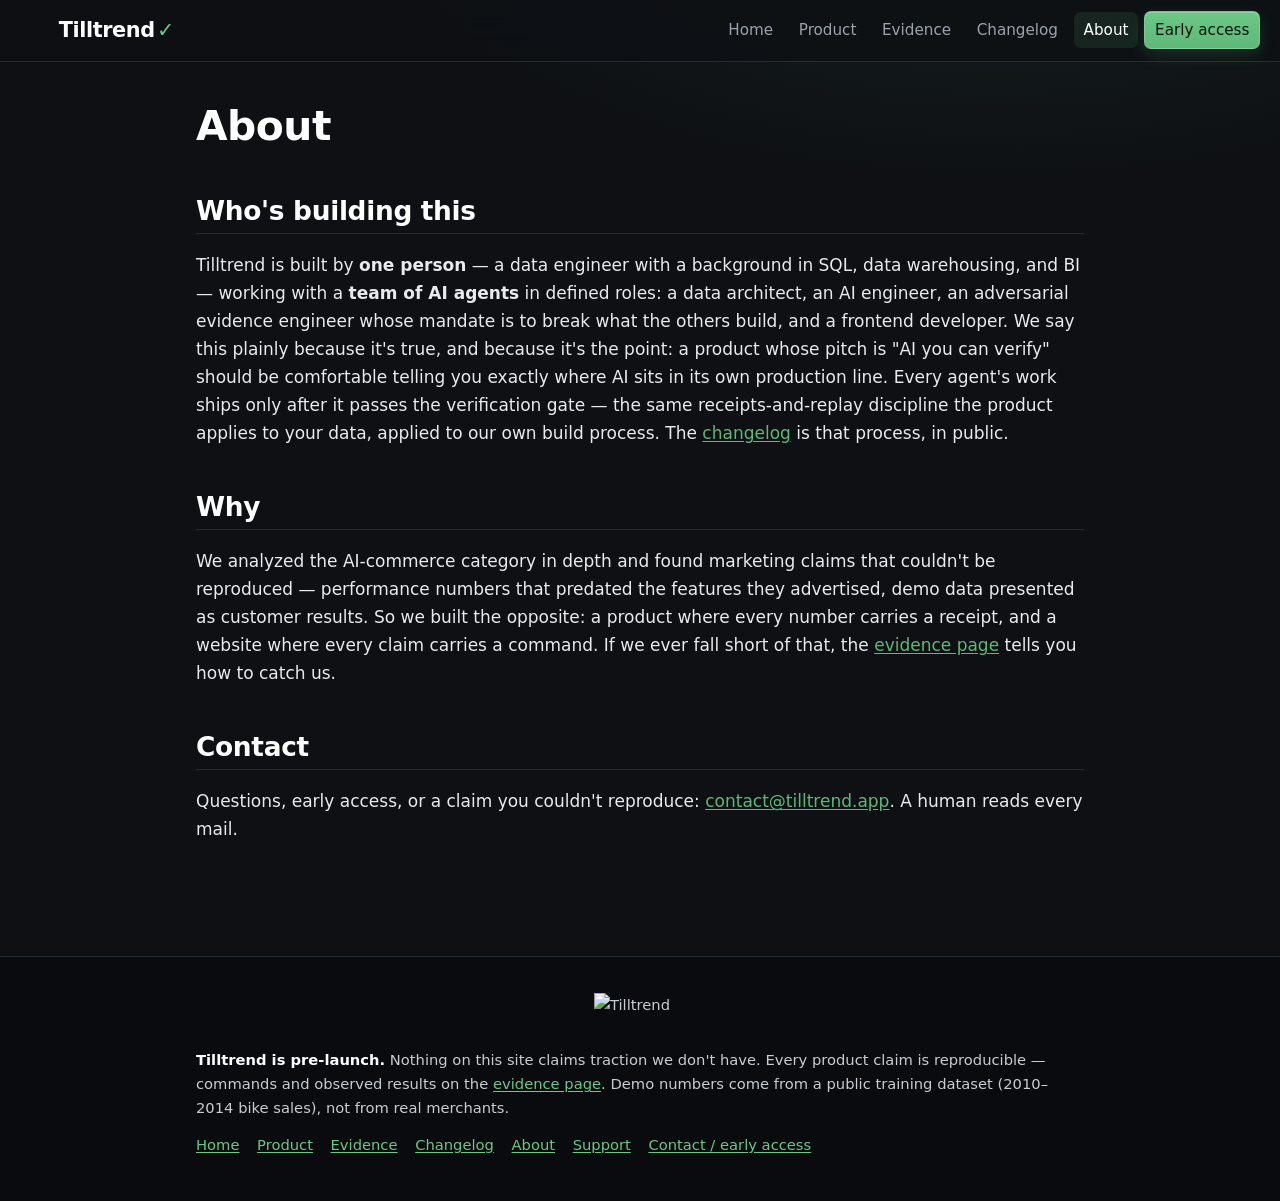
==== about.html @ 1188a45a "Publish site (source: tilltrend@109af98 docs(support): go-live checklist complete (Gmail filter + 7 " ====
<!DOCTYPE html>
<html lang="en">
<head>
<meta charset="utf-8">
<meta name="viewport" content="width=device-width, initial-scale=1">
<title>About — who's building Tilltrend, and why | Tilltrend</title>
<meta name="description" content="Tilltrend is built by one data engineer and a team of AI agents, in public, with every claim reproducible. Here's why.">
<link rel="icon" type="image/svg+xml" href="tilltrend-icon.svg">
<link rel="stylesheet" href="style.css">
</head>
<body>

<header class="site">
  <input type="checkbox" id="nav-toggle" class="nav-cb" aria-label="Toggle navigation menu">
  <a class="brand" href="index.html"><img class="logo" src="tilltrend-primary-lockup.svg" alt="Tilltrend" width="160" height="60"><span class="wordmark">Tilltrend<span class="tick">&#10003;</span></span></a>
  <label for="nav-toggle" class="nav-burger" title="Menu" aria-label="Open menu"><svg class="ic-burger" viewBox="0 0 24 24" fill="none" stroke="currentColor" stroke-width="2" stroke-linecap="round"><path d="M4 7h16"/><path d="M4 12h16"/><path d="M4 17h16"/></svg><svg class="ic-close" viewBox="0 0 24 24" fill="none" stroke="currentColor" stroke-width="2" stroke-linecap="round"><path d="M6 6l12 12M18 6 6 18"/></svg></label>
  <label for="nav-toggle" class="nav-scrim" aria-hidden="true"></label>
  <nav>
    <a href="index.html">Home</a>
    <a href="product.html">Product</a>
    <a href="evidence.html">Evidence</a>
    <a href="changelog.html">Changelog</a>
    <a href="about.html" aria-current="page">About</a>
    <a class="cta" href="mailto:contact@tilltrend.app?subject=Tilltrend%20early%20access">Early access</a>
  </nav>
</header>

<main>

<h1>About</h1>

<h2>Who's building this</h2>

<p>Tilltrend is built by <strong>one person</strong> — a data engineer with a
background in SQL, data warehousing, and BI — working with a
<strong>team of AI agents</strong> in defined roles: a data architect, an AI
engineer, an adversarial evidence engineer whose mandate is to break what the
others build, and a frontend developer. We say this plainly because it's true,
and because it's the point: a product whose pitch is "AI you can verify" should
be comfortable telling you exactly where AI sits in its own production line.
Every agent's work ships only after it passes the verification gate — the same
receipts-and-replay discipline the product applies to your data, applied to our
own build process. The <a href="changelog.html">changelog</a> is that process,
in public.</p>

<h2>Why</h2>

<p>We analyzed the AI-commerce category in depth and found marketing claims that
couldn't be reproduced — performance numbers that predated the features they
advertised, demo data presented as customer results. So we built the opposite:
a product where every number carries a receipt, and a website where every claim
carries a command. If we ever fall short of that, the
<a href="evidence.html">evidence page</a> tells you how to catch us.</p>

<h2>Contact</h2>

<!-- TODO - BRAND INBOX: replace this personal inbox with a branded @tilltrend.app contact address once provisioned. Do not invent the address before it exists. -->
<p>Questions, early access, or a claim you couldn't reproduce:
<a href="mailto:contact@tilltrend.app?subject=Tilltrend%20early%20access">contact@tilltrend.app</a>.
A human reads every mail.</p>

</main>

<footer class="site">
  <img class="footer-logo" src="tilltrend-lockup-dark-white.svg" alt="Tilltrend" width="180" height="75">
  <p><strong>Tilltrend is pre-launch.</strong> Nothing on this site claims traction
  we don't have. Every product claim is reproducible — commands and observed
  results on the <a href="evidence.html">evidence page</a>. Demo numbers come from
  a public training dataset (2010&ndash;2014 bike sales), not from real merchants.</p>
  <nav>
    <a href="index.html">Home</a>
    <a href="product.html">Product</a>
    <a href="evidence.html">Evidence</a>
    <a href="changelog.html">Changelog</a>
    <a href="about.html">About</a>
    <a href="support.html">Support</a>
    <a href="mailto:contact@tilltrend.app?subject=Tilltrend%20early%20access">Contact / early access</a>
  </nav>
</footer>

</body>
</html>
---- style.css ----
/* Tilltrend marketing site — shared stylesheet.
   App-style dark theme: graphite background, emerald accent, DM Sans (the brand
   typeface, self-hosted to match the logo wordmark and the admin dashboard). The
   look deliberately echoes the product's own UI — a sticky app bar, card panels,
   emerald CTAs — while keeping the printed-receipt feel of the demo blocks. No
   frameworks, no network fonts, no JS; the font ships as one bundled .woff2.
   Custom-property names use --tilltrend (D-044 de-Plum). */

/* Brand typeface — DM Sans, self-hosted (no CDN). One variable file, all weights. */
@font-face {
  font-family: "DM Sans";
  src: url("dm-sans-var.woff2") format("woff2");
  font-weight: 100 1000;
  font-style: normal;
  font-display: swap;
}

:root {
  /* brand */
  --tilltrend: #5FB877;        /* emerald — primary accent on dark */
  --tilltrend-dark: #4ea568;   /* emerald hover / pressed */
  --clay: #5FB877;             /* CTA accent (emerald — the logo has no orange) */
  --clay-dark: #4ea568;
  --leaf: #6cc888;             /* positive / verified / checkmarks */
  --leaf-dark: #5FB877;

  /* surfaces — graphite, matching the dashboard */
  --paper: #0e1014;            /* page background (near-black graphite) */
  --paper-2: #0a0b0e;          /* deeper — footer / contrast bands */
  --card: #161a20;             /* panel surface */
  --card-2: #1b2128;           /* raised surface / table head / code */
  --glass: rgba(14, 16, 20, 0.82);   /* sticky bar backdrop */

  /* ink */
  --ink: #e7eaee;              /* primary text */
  --ink-soft: #9aa3ae;         /* muted text */
  --rule: #252b33;             /* hairline border */
  --rule-strong: #333b45;      /* stronger border */
  --code-bg: #11151a;

  --mono: ui-monospace, "Cascadia Mono", Consolas, "Courier New", monospace;
  --sans: "DM Sans", system-ui, "Segoe UI", Arial, sans-serif;
  --serif: var(--sans);        /* headings now use the brand sans, not a serif */
  --shadow: 0 1px 2px rgba(0,0,0,.4), 0 8px 28px rgba(0,0,0,.28);
}

* { box-sizing: border-box; }

html { color-scheme: dark; }

body {
  margin: 0;
  background:
    radial-gradient(1100px 520px at 78% -10%, rgba(95,184,119,.10), transparent 60%),
    var(--paper);
  color: var(--ink);
  font-family: var(--sans);
  font-size: 1.0625rem;
  line-height: 1.65;
  -webkit-font-smoothing: antialiased;
  overflow-x: hidden;        /* belt-and-suspenders: never a sideways scroll on phones */
}

h1, h2, h3 { font-family: var(--sans); line-height: 1.2; color: #fff; letter-spacing: -0.012em; }
h1 { font-size: 2.55rem; font-weight: 700; margin: 0 0 0.5rem; }
h2 { font-size: 1.65rem; font-weight: 650; margin: 2.75rem 0 0.85rem; padding-bottom: 0.4rem; border-bottom: 1px solid var(--rule); }
h3 { font-size: 1.2rem; font-weight: 600; margin: 1.75rem 0 0.5rem; }

a { color: var(--tilltrend); text-underline-offset: 2px; }
a:hover { color: var(--tilltrend-dark); }

code, pre { font-family: var(--mono); font-size: 0.875rem; }
code {
  background: var(--code-bg);
  border: 1px solid var(--rule);
  border-radius: 4px;
  padding: 0.08rem 0.32rem;
  color: #cfe9d8;
  overflow-wrap: anywhere;
}
pre {
  background: var(--code-bg);
  border: 1px solid var(--rule);
  border-radius: 8px;
  padding: 1rem 1.25rem;
  overflow-x: auto;
  line-height: 1.5;
  color: #d6dae0;
}
pre code { background: none; border: none; padding: 0; color: inherit; }

/* layout */
header.site, main, footer.site > * { max-width: 58rem; margin-left: auto; margin-right: auto; }
main { padding: 0 1.25rem 3rem; }

/* ---- sticky app bar ---- */
header.site {
  position: sticky;
  top: 0;
  z-index: 50;
  display: flex;
  align-items: center;
  flex-wrap: wrap;
  gap: 0.5rem 1.5rem;
  padding: 0.7rem 1.25rem;
  background: var(--glass);
  -webkit-backdrop-filter: blur(14px) saturate(130%);
  backdrop-filter: blur(14px) saturate(130%);
  border-bottom: 1px solid var(--rule);
  margin-bottom: 2.5rem;
  /* keep the bar centered but let the blurred background span full width */
  max-width: none;
}
header.site > * { max-width: 58rem; }
.brand {
  display: inline-flex;
  align-items: center;
  gap: 0.55rem;
  font-family: var(--sans);
  font-weight: 700;
  font-size: 1.3rem;
  letter-spacing: -0.02em;
  color: #fff;
  text-decoration: none;
  line-height: 1;
}
/* app-bar mark: the hexagon icon (CSS bg) + the wordmark text in the brand font,
   replacing the portrait lockup so the bar stays compact and horizontal */
.brand::before {
  content: "";
  flex: none;
  width: 30px; height: 30px;
  background: url("tilltrend-icon.svg") center / contain no-repeat;
}
.brand .logo { display: none; }
.brand .wordmark {
  position: static; width: auto; height: auto;
  overflow: visible; clip: auto; white-space: nowrap;
}
.brand .tick { color: var(--leaf); margin-left: 0.12em; }
header.site nav { display: flex; flex-wrap: wrap; gap: 0.25rem 0.4rem; align-items: center; margin-left: auto; }
header.site nav a {
  color: var(--ink-soft);
  text-decoration: none;
  font-size: 0.95rem;
  font-weight: 500;
  padding: 0.35rem 0.6rem;
  border-radius: 7px;
}
header.site nav a:hover { color: var(--ink); background: rgba(255,255,255,.05); }
header.site nav a[aria-current="page"] { color: #fff; background: rgba(95,184,119,.12); }

/* mobile nav (hamburger) — zero-JS CSS checkbox, mirrors the app (D-037). Hidden
   on desktop; the media query at the bottom turns it on. The checkbox stays
   off-screen but focusable; the burger + scrim are <label>s that toggle it. */
.nav-cb { position: absolute; width: 1px; height: 1px; margin: -1px; padding: 0;
  overflow: hidden; clip: rect(0 0 0 0); border: 0; }
.nav-burger, .nav-scrim { display: none; }

.cta {
  display: inline-block;
  background: linear-gradient(180deg, #6cc888, var(--tilltrend));
  color: #0b130d !important;
  text-decoration: none;
  padding: 0.4rem 0.95rem;
  border-radius: 8px;
  font-weight: 650;
  border: 1px solid rgba(255,255,255,.14);
  box-shadow: 0 1px 0 rgba(255,255,255,.18) inset, 0 6px 16px rgba(95,184,119,.18);
}
.cta:hover { background: linear-gradient(180deg, #7ad196, var(--tilltrend-dark)); color: #0b130d !important; }
.cta.big { font-size: 1.1rem; padding: 0.68rem 1.5rem; }

/* hero */
.hero { margin: 1.5rem 0 3rem; }
.hero h1 { font-size: 3rem; line-height: 1.08; }
.hero p.tagline { font-size: 1.3rem; color: var(--ink-soft); max-width: 40rem; margin: 0.75rem 0 1.5rem; }
.prelaunch {
  display: inline-block;
  font-size: 0.8rem;
  letter-spacing: 0.06em;
  text-transform: uppercase;
  font-weight: 600;
  color: var(--leaf);
  background: rgba(95,184,119,.08);
  border: 1px solid rgba(95,184,119,.4);
  border-radius: 999px;
  padding: 0.18rem 0.7rem;
  margin-bottom: 1.1rem;
}

/* three-up feature row — card panels */
.threeup { display: grid; grid-template-columns: repeat(auto-fit, minmax(15rem, 1fr)); gap: 1.1rem; margin: 1.75rem 0; }
.threeup section {
  background: var(--card);
  border: 1px solid var(--rule);
  border-top: 2px solid var(--tilltrend);
  border-radius: 12px;
  padding: 1.1rem 1.3rem;
  box-shadow: var(--shadow);
  transition: transform .15s ease, border-color .15s ease;
}
.threeup section:hover { transform: translateY(-2px); border-top-color: var(--leaf); }
.threeup h3 { margin-top: 0.25rem; color: #fff; }

/* receipt / demo block — the product's printed-receipt feel, on a dark card */
.receipt {
  background: var(--card);
  border: 1px solid var(--rule);
  border-radius: 12px;
  margin: 1.25rem 0;
  box-shadow: var(--shadow);
  overflow: hidden;
}
.receipt .label {
  font-family: var(--mono);
  font-size: 0.78rem;
  letter-spacing: 0.04em;
  text-transform: uppercase;
  color: var(--leaf);
  background: rgba(95,184,119,.06);
  border-bottom: 1px solid var(--rule);
  padding: 0.5rem 1.25rem;
}
.receipt pre { border: none; margin: 0; background: none; border-radius: 0; }

/* evidence rows — emerald left border marks them verified */
.claim-row {
  background: var(--card);
  border: 1px solid var(--rule);
  border-left: 3px solid var(--leaf);
  border-radius: 12px;
  padding: 1.1rem 1.5rem;
  margin: 1.5rem 0;
  box-shadow: var(--shadow);
}
.claim-row h3 { margin-top: 0; }
.claim-row dt { font-size: 0.78rem; letter-spacing: 0.05em; text-transform: uppercase; color: var(--ink-soft); margin-top: 0.9rem; }
.claim-row dd { margin: 0.25rem 0 0; }
.observed { color: var(--leaf); font-weight: 650; }

/* changelog */
.changelog-note {
  background: var(--card);
  border: 1px solid var(--rule);
  border-left: 3px solid var(--tilltrend);
  border-radius: 0 10px 10px 0;
  padding: 0.7rem 1.25rem;
  margin: 1rem 0 2rem;
}
.changelog li { margin: 1rem 0; }

/* misc */
.muted { color: var(--ink-soft); }
.honest {
  border: 1px solid var(--rule);
  border-left: 3px solid var(--clay);
  background: var(--card);
  border-radius: 0 10px 10px 0;
  padding: 0.7rem 1.25rem;
  margin: 1.25rem 0;
}
.sample-download { display: flex; align-items: center; flex-wrap: wrap; gap: 0.5rem 0.9rem; margin: 1.25rem 0; }
.sample-download .cta { flex: none; }
.dl-note { flex: 1 1 16rem; font-size: 0.9rem; color: var(--ink-soft); line-height: 1.45; }

/* support / FAQ — zero-JS <details> accordions, echoing the app's collapse zones */
.support-hero { margin: 1.5rem 0 2rem; }
.support-hero p.muted { font-size: 1.15rem; max-width: 42rem; margin: 0.5rem 0 0; }
.faq {
  background: var(--card);
  border: 1px solid var(--rule);
  border-radius: 12px;
  margin: 0.75rem 0;
  box-shadow: var(--shadow);
  overflow: hidden;
}
.faq > summary {
  cursor: pointer;
  list-style: none;
  display: flex;
  align-items: baseline;
  gap: 0.6rem;
  padding: 0.95rem 1.25rem;
  font-weight: 600;
  color: #fff;
}
.faq > summary::-webkit-details-marker { display: none; }
.faq > summary::before {
  content: "+";
  flex: none;
  font-family: var(--mono);
  font-size: 1.05rem;
  line-height: 1;
  color: var(--leaf);
  width: 1rem;
  text-align: center;
}
.faq[open] > summary::before { content: "\2212"; }   /* minus */
.faq[open] > summary { border-bottom: 1px solid var(--rule); }
.faq > summary:hover { background: rgba(255,255,255,.04); }
.faq > summary:focus-visible { outline: 2px solid var(--leaf); outline-offset: -2px; }
.faq-body { padding: 0.5rem 1.25rem 1.1rem 2.85rem; }
.faq-body p { margin: 0.6rem 0 0; }

table { border-collapse: collapse; width: 100%; margin: 1rem 0; }
th, td { border: 1px solid var(--rule); padding: 0.5rem 0.7rem; text-align: left; vertical-align: top; }
th { background: var(--card-2); font-family: var(--sans); font-weight: 600; color: #fff; }

/* footer — deeper graphite band, white lockup */
footer.site {
  background: var(--paper-2);
  color: #c7cdd4;
  margin-top: 3rem;
  padding: 2.25rem 0 2.75rem;
  border-top: 1px solid var(--rule);
  font-size: 0.92rem;
}
footer.site > * { padding-left: 1.25rem; padding-right: 1.25rem; }
footer.site p { margin: 0 auto 0.75rem; max-width: 58rem; }
footer.site strong { color: #fff; }
footer.site a { color: var(--leaf); }
footer.site a:hover { color: #fff; }
.footer-logo { height: 2.4rem; width: auto; display: block; margin-bottom: 1rem; }
footer.site nav { display: flex; flex-wrap: wrap; gap: 0.25rem 1.1rem; margin: 0.5rem auto 0; max-width: 58rem; }

/* ---- mobile (<= 640px): layout is already fluid; tune type, the bar, spacing,
   and let any wide table scroll instead of forcing page-wide scroll ---- */
@media (max-width: 640px) {
  body { font-size: 1rem; }
  /* clamp every centered column to the viewport so nothing can push sideways */
  header.site > *, main, footer.site > * { max-width: 100%; }
  h1 { font-size: 1.9rem; overflow-wrap: anywhere; }
  .hero h1 { font-size: 2rem; }
  h2 { font-size: 1.35rem; margin-top: 2rem; }
  h3 { font-size: 1.12rem; }

  header.site { padding-left: 1rem; padding-right: 1rem; gap: 0.4rem 0.75rem;
    flex-wrap: nowrap; }
  main { padding-left: 1rem; padding-right: 1rem; }

  /* --- hamburger nav: an off-canvas glass drawer, mirroring the app --- */
  body:has(#nav-toggle:checked) { overflow: hidden; }   /* lock scroll while open */
  .nav-burger {
    display: inline-flex; align-items: center; justify-content: center;
    flex: none; margin-left: auto; width: 42px; height: 42px;
    border-radius: 10px; color: var(--ink); cursor: pointer; z-index: 70;
  }
  .nav-burger svg { width: 24px; height: 24px; }
  .nav-burger:hover, .nav-burger:active { background: rgba(255,255,255,.06); }
  .nav-burger .ic-close { display: none; }
  .nav-cb:checked ~ .nav-burger .ic-burger { display: none; }
  .nav-cb:checked ~ .nav-burger .ic-close { display: block; }
  .nav-cb:focus-visible ~ .nav-burger { outline: 2px solid var(--leaf); outline-offset: 2px; }

  header.site nav {
    position: fixed; top: 0; right: 0; z-index: 60;
    height: 100vh; height: 100dvh; width: min(82vw, 300px);
    margin: 0; flex-direction: column; flex-wrap: nowrap; align-items: stretch;
    gap: 0.3rem; padding: 4.75rem 0.9rem 1.25rem;
    background: rgba(12,16,21,0.985);   /* near-opaque so links stay legible even where backdrop-filter is unsupported */
    -webkit-backdrop-filter: blur(16px) saturate(120%);
    backdrop-filter: blur(16px) saturate(120%);
    border-left: 1px solid rgba(255,255,255,.14);
    box-shadow: -14px 0 36px rgba(0,0,0,.45);
    transform: translateX(105%); transition: transform .24s ease; overflow-y: auto;
  }
  .nav-cb:checked ~ nav { transform: translateX(0); }
  header.site nav a { font-size: 1rem; padding: 0.7rem 0.8rem; border-radius: 9px; }
  header.site nav a.cta { text-align: center; margin-top: 0.45rem; }

  .nav-scrim {
    display: block; position: fixed; inset: 0; z-index: 50;
    background: rgba(0,0,0,.45);
    opacity: 0; visibility: hidden; transition: opacity .24s ease;
  }
  .nav-cb:checked ~ .nav-scrim { opacity: 1; visibility: visible; }

  .hero { margin: 1rem 0 2rem; }
  .hero p.tagline { font-size: 1.1rem; }
  .cta.big { font-size: 1rem; padding: 0.6rem 1.15rem; }

  .threeup { gap: 0.85rem; }
  .threeup section, .receipt, .claim-row, .honest, .changelog-note, .faq { min-width: 0; }
  .faq-body { padding-left: 1.25rem; }

  th, td { padding: 0.4rem 0.55rem; overflow-wrap: anywhere; }
  table { display: block; overflow-x: auto; }
}
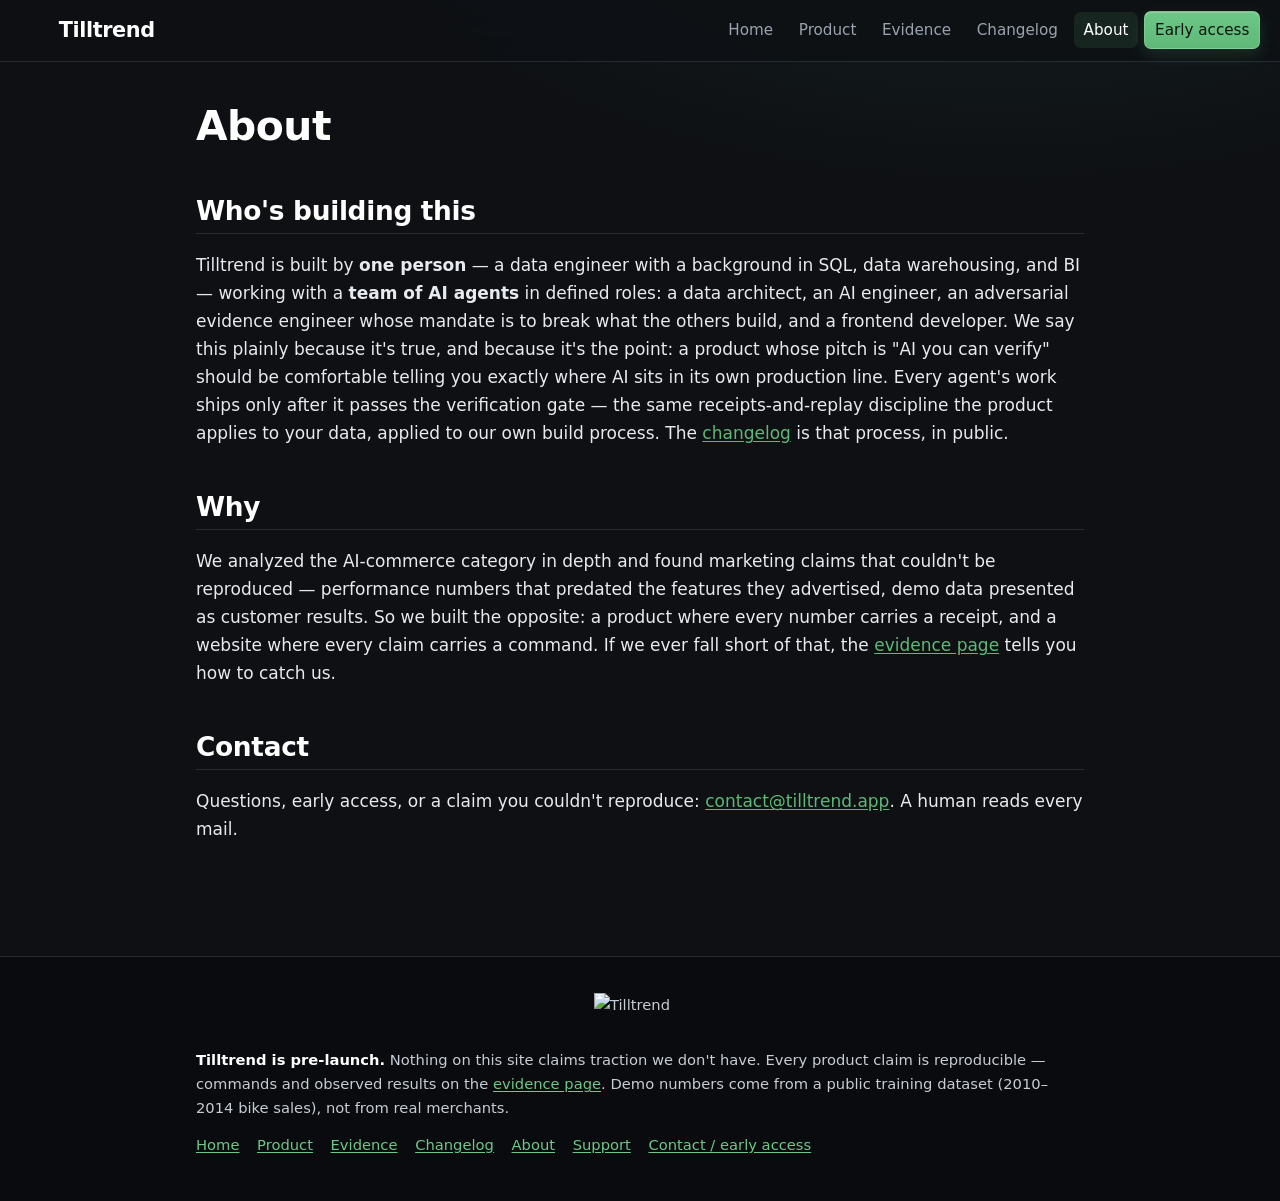
==== commit d0ec4516: "Publish site (source: tilltrend@4caad29 feat(site): cinematic reverse-scrub hero + wordmark tick ret" ====
--- a/about.html
+++ b/about.html
@@ -12,7 +12,7 @@
 
 <header class="site">
   <input type="checkbox" id="nav-toggle" class="nav-cb" aria-label="Toggle navigation menu">
-  <a class="brand" href="index.html"><img class="logo" src="tilltrend-primary-lockup.svg" alt="Tilltrend" width="160" height="60"><span class="wordmark">Tilltrend<span class="tick">&#10003;</span></span></a>
+  <a class="brand" href="index.html"><img class="logo" src="tilltrend-primary-lockup.svg" alt="Tilltrend" width="160" height="60"><span class="wordmark">Tilltrend</span></a>
   <label for="nav-toggle" class="nav-burger" title="Menu" aria-label="Open menu"><svg class="ic-burger" viewBox="0 0 24 24" fill="none" stroke="currentColor" stroke-width="2" stroke-linecap="round"><path d="M4 7h16"/><path d="M4 12h16"/><path d="M4 17h16"/></svg><svg class="ic-close" viewBox="0 0 24 24" fill="none" stroke="currentColor" stroke-width="2" stroke-linecap="round"><path d="M6 6l12 12M18 6 6 18"/></svg></label>
   <label for="nav-toggle" class="nav-scrim" aria-hidden="true"></label>
   <nav>
--- a/style.css
+++ b/style.css
@@ -3,7 +3,9 @@
    typeface, self-hosted to match the logo wordmark and the admin dashboard). The
    look deliberately echoes the product's own UI — a sticky app bar, card panels,
    emerald CTAs — while keeping the printed-receipt feel of the demo blocks. No
-   frameworks, no network fonts, no JS; the font ships as one bundled .woff2.
+   frameworks, no network fonts; the font ships as one bundled .woff2. The only
+   JS is cine.js — the homepage's vanilla scroll-scrub hero, a pure progressive
+   enhancement (every page is complete without it).
    Custom-property names use --tilltrend (D-044 de-Plum). */
 
 /* Brand typeface — DM Sans, self-hosted (no CDN). One variable file, all weights. */
@@ -137,7 +139,6 @@
   position: static; width: auto; height: auto;
   overflow: visible; clip: auto; white-space: nowrap;
 }
-.brand .tick { color: var(--leaf); margin-left: 0.12em; }
 header.site nav { display: flex; flex-wrap: wrap; gap: 0.25rem 0.4rem; align-items: center; margin-left: auto; }
 header.site nav a {
   color: var(--ink-soft);
@@ -387,3 +388,64 @@
   th, td { padding: 0.4rem 0.55rem; overflow-wrap: anywhere; }
   table { display: block; overflow-x: auto; }
 }
+
+/* ---- cinematic hero (homepage) — the reverse-scrub brand scene (cine.js) ----
+   Route B vector scrub per DESIGN.md ("the light that shows its work").
+   OFF by default; an inline <head> guard adds .cine-on before first paint, so
+   no-JS and reduced-motion visitors get the unchanged page (zero CLS, nothing
+   gated). The ASSEMBLED scene is the CSS default state — cine.js only perturbs
+   it, so a script failure still leaves a complete static brand banner. */
+.cine { display: none; pointer-events: none; }
+.cine-on .cine { display: block; position: relative; height: 340vh; margin-top: -2.5rem; }
+.cine-stage {
+  position: sticky; top: 0;
+  height: 100vh; height: 100svh;
+  overflow: hidden;
+  display: flex; align-items: center; justify-content: center; gap: 5vw;
+  /* above the header glass (50) so the docking wordmark and homing firefly
+     never blur behind it, below the mobile nav drawer (60); pointer-events
+     stay off — the scene is decorative, the nav stays clickable through it */
+  z-index: 55;
+  /* no background: the scene sits on the page's own graphite, so unpinning at
+     the end of the scrub can never produce a background seam */
+}
+.cine-hex { width: min(44vmin, 380px); height: auto; flex: none; }
+.cine-hex .glow, .cine-hex .hx {
+  transform-box: fill-box; transform-origin: center;
+  will-change: transform, opacity;
+}
+.cine-copy { max-width: 34rem; }
+.cine-word {
+  font-weight: 700; font-size: clamp(2.6rem, 7vw, 4.8rem);
+  letter-spacing: -0.02em; line-height: 1; color: #fff;
+  transform-origin: 0 0; will-change: transform, opacity;
+}
+.cine-tag {
+  margin: 1.15rem 0 0; font-size: clamp(1.02rem, 2.2vw, 1.35rem);
+  color: #9fc7ab;                    /* lit-letter sage (DESIGN.md) */
+  letter-spacing: 0.01em; line-height: 1.5;
+}
+.cine-tag .w { display: inline-block; white-space: nowrap; }  /* wrap per word, never mid-word */
+.cine-tag .l { display: inline-block; will-change: opacity, color; }
+.cine-firefly {
+  position: absolute; left: 0; top: 0; width: 46px; height: 46px;
+  margin: -23px 0 0 -23px; border-radius: 50%; pointer-events: none;
+  background: radial-gradient(circle,
+    rgba(230,255,238,.5) 0%, #7dcd92 20%,
+    rgba(95,184,119,.55) 46%, rgba(95,184,119,0) 72%);
+  opacity: 0; will-change: transform, opacity;
+}
+.cine-hint {
+  /* the stage's bottom edge starts one header-height below the fold until the
+     sticky pin engages — lift the hint clear of it so it shows at page load */
+  position: absolute; left: 50%; bottom: calc(3.4rem + 4vh);
+  transform: translateX(-50%);
+  font-size: 0.78rem; font-weight: 600; letter-spacing: 0.16em;
+  text-transform: uppercase; color: var(--ink-soft);
+}
+@media (max-width: 640px) {
+  .cine-on .cine { height: 260vh; }   /* cheaper thumb-scroll on phones */
+  .cine-stage { flex-direction: column; gap: 5svh; padding: 0 1.1rem; }
+  .cine-hex { width: min(56vw, 240px); }
+  .cine-copy { text-align: center; }
+}
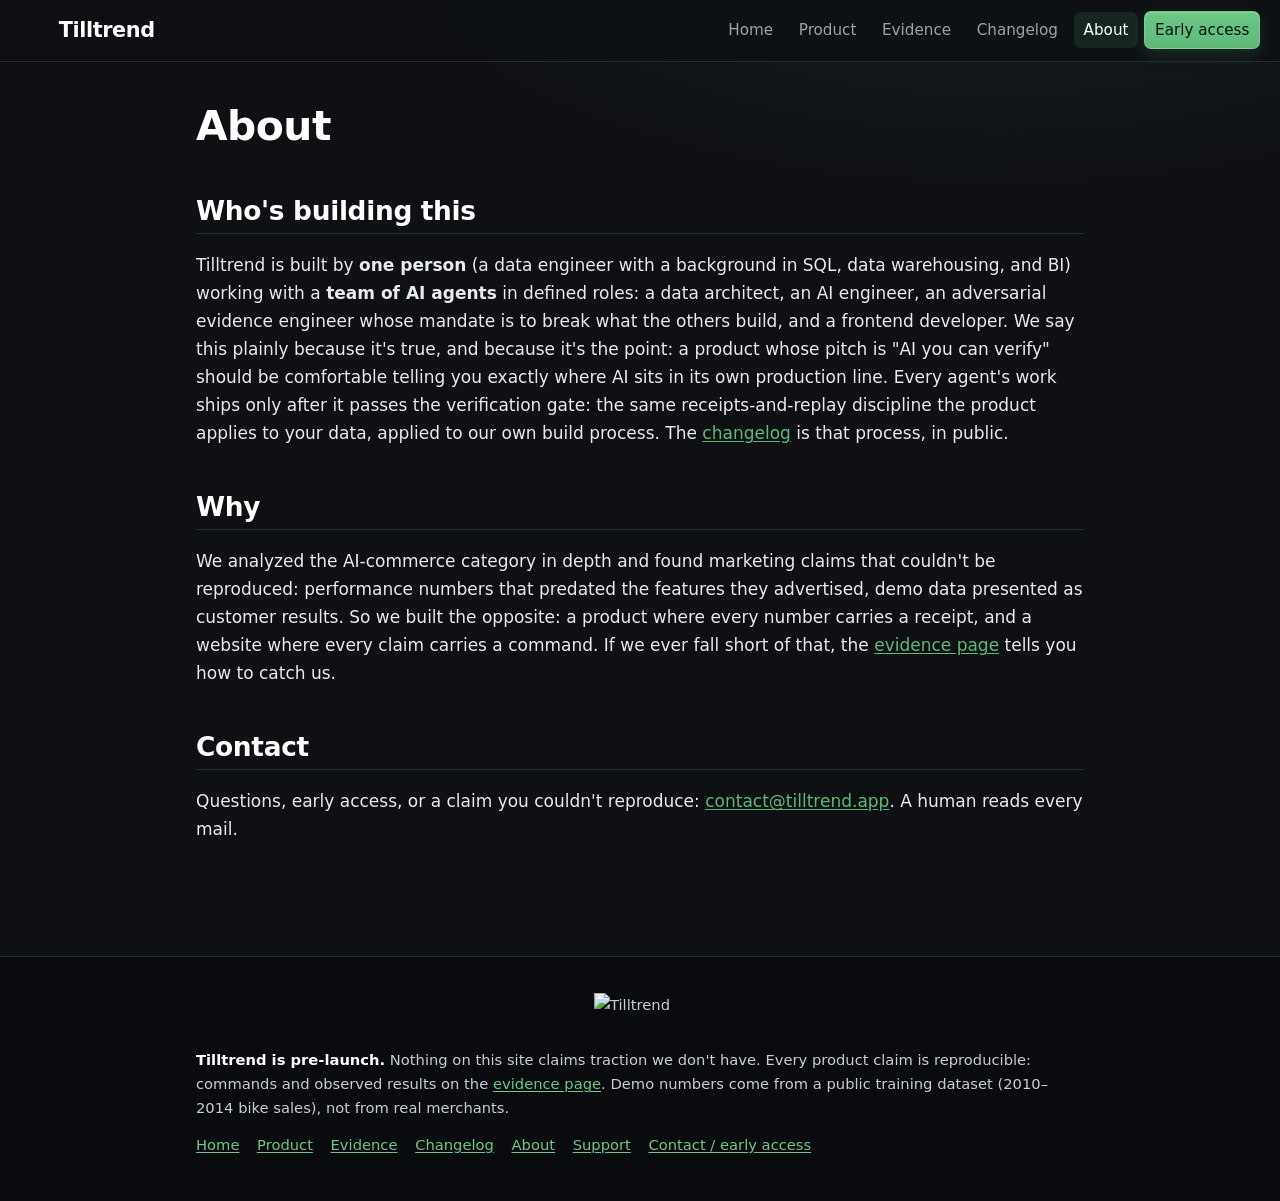
==== commit 0ae82c4a: "Publish site (source: tilltrend@d055eed feat(site): Open Graph share previews + em-dash-free public " ====
--- a/about.html
+++ b/about.html
@@ -3,8 +3,18 @@
 <head>
 <meta charset="utf-8">
 <meta name="viewport" content="width=device-width, initial-scale=1">
-<title>About — who's building Tilltrend, and why | Tilltrend</title>
+<title>Who's building Tilltrend, and why | Tilltrend</title>
 <meta name="description" content="Tilltrend is built by one data engineer and a team of AI agents, in public, with every claim reproducible. Here's why.">
+<meta property="og:type" content="website">
+<meta property="og:site_name" content="Tilltrend">
+<meta property="og:title" content="Who's building Tilltrend, and why">
+<meta property="og:description" content="Tilltrend is built by one data engineer and a team of AI agents, in public, with every claim reproducible. Here's why.">
+<meta property="og:url" content="https://tilltrend.app/about.html">
+<meta property="og:image" content="https://tilltrend.app/og-image.png">
+<meta property="og:image:width" content="1600">
+<meta property="og:image:height" content="900">
+<meta property="og:image:alt" content="Tilltrend: every number comes with a receipt.">
+<meta name="twitter:card" content="summary_large_image">
 <link rel="icon" type="image/svg+xml" href="tilltrend-icon.svg">
 <link rel="stylesheet" href="style.css">
 </head>
@@ -31,14 +41,14 @@
 
 <h2>Who's building this</h2>
 
-<p>Tilltrend is built by <strong>one person</strong> — a data engineer with a
-background in SQL, data warehousing, and BI — working with a
+<p>Tilltrend is built by <strong>one person</strong> (a data engineer with a
+background in SQL, data warehousing, and BI) working with a
 <strong>team of AI agents</strong> in defined roles: a data architect, an AI
 engineer, an adversarial evidence engineer whose mandate is to break what the
 others build, and a frontend developer. We say this plainly because it's true,
 and because it's the point: a product whose pitch is "AI you can verify" should
 be comfortable telling you exactly where AI sits in its own production line.
-Every agent's work ships only after it passes the verification gate — the same
+Every agent's work ships only after it passes the verification gate: the same
 receipts-and-replay discipline the product applies to your data, applied to our
 own build process. The <a href="changelog.html">changelog</a> is that process,
 in public.</p>
@@ -46,7 +56,7 @@
 <h2>Why</h2>
 
 <p>We analyzed the AI-commerce category in depth and found marketing claims that
-couldn't be reproduced — performance numbers that predated the features they
+couldn't be reproduced: performance numbers that predated the features they
 advertised, demo data presented as customer results. So we built the opposite:
 a product where every number carries a receipt, and a website where every claim
 carries a command. If we ever fall short of that, the
@@ -64,7 +74,7 @@
 <footer class="site">
   <img class="footer-logo" src="tilltrend-lockup-dark-white.svg" alt="Tilltrend" width="180" height="75">
   <p><strong>Tilltrend is pre-launch.</strong> Nothing on this site claims traction
-  we don't have. Every product claim is reproducible — commands and observed
+  we don't have. Every product claim is reproducible: commands and observed
   results on the <a href="evidence.html">evidence page</a>. Demo numbers come from
   a public training dataset (2010&ndash;2014 bike sales), not from real merchants.</p>
   <nav>
--- a/style.css
+++ b/style.css
@@ -48,7 +48,15 @@
 
 * { box-sizing: border-box; }
 
-html { color-scheme: dark; }
+html {
+  color-scheme: dark;
+  /* clip the VIEWPORT's horizontal overflow directly (no body-propagation
+     question): even geometry that escapes body clipping - the fixed off-canvas
+     drawer - can never make phones horizontally pannable. clip creates no
+     scroll container, so position:sticky stays alive. Old engines ignore it
+     and keep the body-level guards. */
+  overflow-x: clip;
+}
 
 body {
   margin: 0;
@@ -60,7 +68,13 @@
   font-size: 1.0625rem;
   line-height: 1.65;
   -webkit-font-smoothing: antialiased;
-  overflow-x: hidden;        /* belt-and-suspenders: never a sideways scroll on phones */
+  /* belt-and-suspenders: never a sideways scroll on phones. hidden is only the
+     fallback — it makes body a clip container, which KILLS position:sticky
+     descendants on mobile engines (the cine hero scrolled away leaving a blank
+     track; founder-reported 2026-07-18). clip gives the same protection
+     without creating a scroll container, so the sticky pin survives. */
+  overflow-x: hidden;
+  overflow-x: clip;
 }
 
 h1, h2, h3 { font-family: var(--sans); line-height: 1.2; color: #fff; letter-spacing: -0.012em; }
@@ -364,9 +378,17 @@
     backdrop-filter: blur(16px) saturate(120%);
     border-left: 1px solid rgba(255,255,255,.14);
     box-shadow: -14px 0 36px rgba(0,0,0,.45);
-    transform: translateX(105%); transition: transform .24s ease; overflow-y: auto;
+    /* parked drawer is visibility:hidden, not merely translated: a fixed
+       element's containing block is the VIEWPORT, so body's overflow-x can
+       never clip it - on phones the translated drawer became horizontally
+       pannable overflow (swipe-left "opened" it, and being fixed it ignored
+       vertical scroll; founder-reported 2026-07-18). Hidden, it creates no
+       overflow and takes no taps. visibility flips AFTER the slide-out. */
+    transform: translateX(105%); visibility: hidden;
+    transition: transform .24s ease, visibility 0s .24s; overflow-y: auto;
   }
-  .nav-cb:checked ~ nav { transform: translateX(0); }
+  .nav-cb:checked ~ nav { transform: translateX(0); visibility: visible;
+    transition: transform .24s ease; }
   header.site nav a { font-size: 1rem; padding: 0.7rem 0.8rem; border-radius: 9px; }
   header.site nav a.cta { text-align: center; margin-top: 0.45rem; }
 
@@ -376,6 +398,15 @@
     opacity: 0; visibility: hidden; transition: opacity .24s ease;
   }
   .nav-cb:checked ~ .nav-scrim { opacity: 1; visibility: visible; }
+
+  /* Open menu wins over the hero scene (homepage): the drawer lives inside the
+     header's stacking context (z 50), which the scrub stage (z 55) normally
+     overpaints so the docking wordmark is not blurred by the bar glass — but
+     that also painted the scene OVER the open drawer (founder-reported
+     2026-07-18). While the drawer is open (scroll is locked then anyway), the
+     stage drops beneath the header context, so drawer + scrim stack above the
+     scene like on any other page; on close it pops back for the dock beat. */
+  body:has(#nav-toggle:checked) .cine-stage { z-index: 40; }
 
   .hero { margin: 1rem 0 2rem; }
   .hero p.tagline { font-size: 1.1rem; }
@@ -444,7 +475,11 @@
   text-transform: uppercase; color: var(--ink-soft);
 }
 @media (max-width: 640px) {
-  .cine-on .cine { height: 260vh; }   /* cheaper thumb-scroll on phones */
+  /* LONGER track than desktop (340vh), not shorter: a thumb-fling covers
+     several viewports where a wheel tick covers ~200px, so per-gesture
+     progress must be diluted or the whole story plays in two swipes
+     (founder-reported 2026-07-18). cine.js also eases harder on touch. */
+  .cine-on .cine { height: 480vh; }
   .cine-stage { flex-direction: column; gap: 5svh; padding: 0 1.1rem; }
   .cine-hex { width: min(56vw, 240px); }
   .cine-copy { text-align: center; }
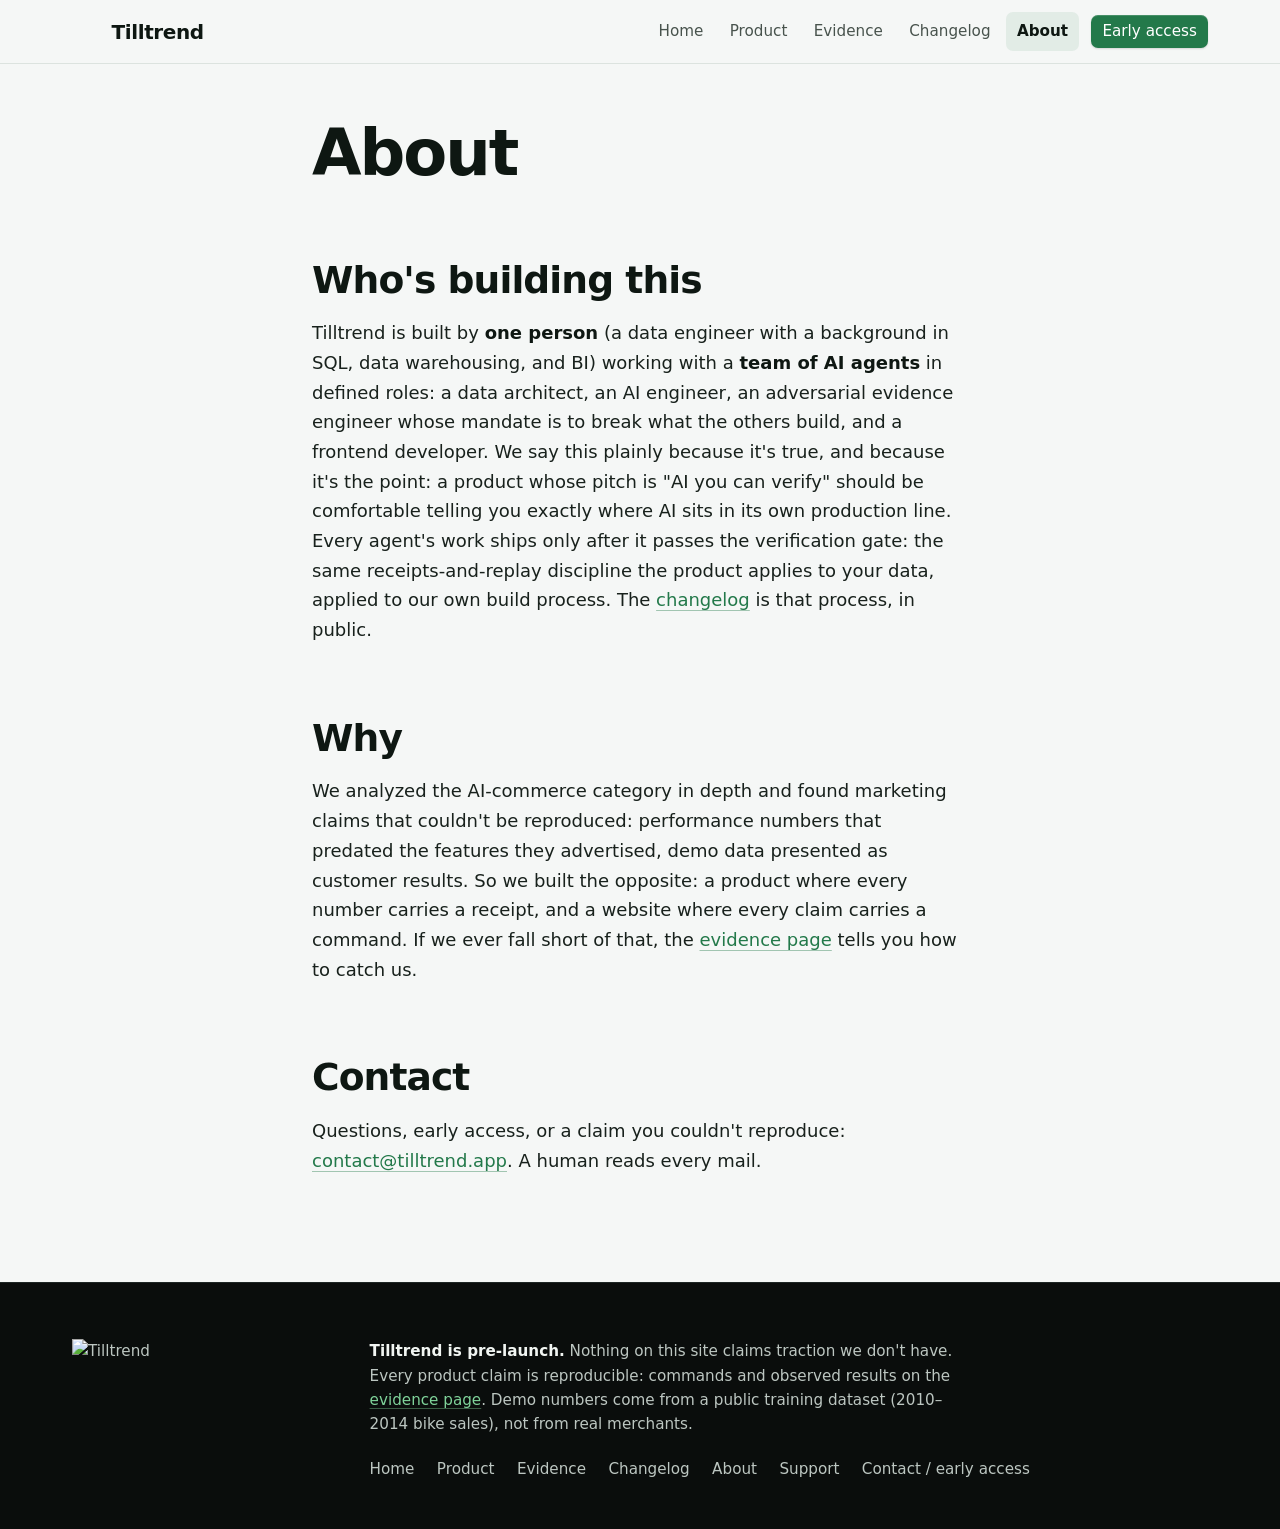
==== commit ec9d44f9: "Publish site (source: tilltrend@a34a1f6 site: redesign for reading, light and dark themes, and a cha" ====
--- a/about.html
+++ b/about.html
@@ -35,7 +35,7 @@
   </nav>
 </header>
 
-<main>
+<main class="narrow">
 
 <h1>About</h1>
 
--- a/style.css
+++ b/style.css
@@ -1,14 +1,24 @@
-/* Tilltrend marketing site — shared stylesheet.
-   App-style dark theme: graphite background, emerald accent, DM Sans (the brand
-   typeface, self-hosted to match the logo wordmark and the admin dashboard). The
-   look deliberately echoes the product's own UI — a sticky app bar, card panels,
-   emerald CTAs — while keeping the printed-receipt feel of the demo blocks. No
-   frameworks, no network fonts; the font ships as one bundled .woff2. The only
-   JS is cine.js — the homepage's vanilla scroll-scrub hero, a pure progressive
-   enhancement (every page is complete without it).
-   Custom-property names use --tilltrend (D-044 de-Plum). */
-
-/* Brand typeface — DM Sans, self-hosted (no CDN). One variable file, all weights. */
+/* Tilltrend marketing site: shared stylesheet.
+
+   Two themes from one set of tokens, chosen by the visitor's own system setting
+   (prefers-color-scheme): a light reading theme and a softened graphite dark one.
+   The hero band and the footer stay dark in both, because the firefly scene is
+   drawn for a night ground and loses its glow on a light one.
+
+   Reading first: running prose is held to about 66 characters a line (DESIGN.md
+   sets 45 to 75), and a card is used only where it mirrors a real piece of the
+   app (the answer card, the receipt). DM Sans is the brand typeface, self-hosted
+   to match the logo wordmark and the admin dashboard; no frameworks, no network
+   fonts. The only JS is cine.js, the homepage's scroll-scrub hero, a pure
+   progressive enhancement (every page is complete without it).
+
+   Three surfaces read this file besides the site pages, so keep their hooks:
+   the legal drafts print through it (site/_legal-drafts, compared word for word
+   by app/scripts/legal_pack_check.py, so never put text in a `content:` rule
+   that can reach their header or footer), the sample report nests its own
+   `.report` sheet inside it, and cine.js measures the 30px header icon. */
+
+/* Brand typeface: DM Sans, self-hosted (no CDN). One variable file, all weights. */
 @font-face {
   font-family: "DM Sans";
   src: url("dm-sans-var.woff2") format("woff2");
@@ -18,58 +28,111 @@
 }
 
 :root {
-  /* brand */
-  --tilltrend: #5FB877;        /* emerald — primary accent on dark */
-  --tilltrend-dark: #4ea568;   /* emerald hover / pressed */
-  --clay: #5FB877;             /* CTA accent (emerald — the logo has no orange) */
-  --clay-dark: #4ea568;
-  --leaf: #6cc888;             /* positive / verified / checkmarks */
-  --leaf-dark: #5FB877;
-
-  /* surfaces — graphite, matching the dashboard */
-  --paper: #0e1014;            /* page background (near-black graphite) */
-  --paper-2: #0a0b0e;          /* deeper — footer / contrast bands */
-  --card: #161a20;             /* panel surface */
-  --card-2: #1b2128;           /* raised surface / table head / code */
-  --glass: rgba(14, 16, 20, 0.82);   /* sticky bar backdrop */
-
-  /* ink */
-  --ink: #e7eaee;              /* primary text */
-  --ink-soft: #9aa3ae;         /* muted text */
-  --rule: #252b33;             /* hairline border */
-  --rule-strong: #333b45;      /* stronger border */
-  --code-bg: #11151a;
-
-  --mono: ui-monospace, "Cascadia Mono", Consolas, "Courier New", monospace;
+  color-scheme: light dark;
+
+  /* fixed: the brand and the always-dark bands */
+  --emerald: #5FB877;
+  --night: #0f1312;            /* hero band; equals the dark theme's ground, so no seam */
+  --night-2: #0a0d0c;          /* footer band */
+  --night-ink: #bcc6c1;
+  --night-head: #f1f5f2;
+  --night-rule: #1e2624;
+  --night-accent: #7fd39a;
+
   --sans: "DM Sans", system-ui, "Segoe UI", Arial, sans-serif;
-  --serif: var(--sans);        /* headings now use the brand sans, not a serif */
-  --shadow: 0 1px 2px rgba(0,0,0,.4), 0 8px 28px rgba(0,0,0,.28);
+  --mono: ui-monospace, "Cascadia Mono", "SF Mono", Menlo, Consolas, monospace;
+  --serif: var(--sans);
+  --r-btn: 7px;                /* the app's button radius (DESIGN.md, Bars) */
+  --r-card: 14px;
+  --measure: 66ch;
+  --wide: 76rem;
+  --gutter: clamp(1.125rem, 4vw, 2.5rem);
+  --head-h: 4rem;
+
+  /* light theme (the default; dark overrides below) */
+  --bg: #f5f7f6;
+  --bg-2: #ebf0ed;
+  --surface: #ffffff;
+  --surface-2: #eef2f0;
+  --ink: #18211c;
+  --ink-2: #48534d;
+  --ink-3: #5f6a64;
+  --head: #0e1712;
+  --rule: #dce3df;
+  --rule-2: #c3ccc7;
+  --accent: #23794a;
+  --accent-hover: #185f38;
+  --accent-soft: rgba(35, 121, 74, 0.09);
+  --btn: #23794a;
+  --btn-hover: #1b6a3f;
+  --btn-ink: #ffffff;
+  --code-ink: #1b5a37;
+  --glass: rgba(245, 247, 246, 0.86);
+  --shadow: 0 1px 2px rgba(18, 32, 25, 0.06), 0 4px 10px -6px rgba(18, 32, 25, 0.14);
+  --sel: rgba(95, 184, 119, 0.30);
+  --paper: #fdfdfb;
+  --paper-ink: #19201c;
+  --paper-mute: #5d6762;
+  --paper-rule: #d9ded9;
+}
+
+@media (prefers-color-scheme: dark) {
+  :root {
+    --bg: #0f1312;
+    --bg-2: #141a18;
+    --surface: #161c1a;
+    --surface-2: #1b2220;
+    --ink: #d9e1dc;
+    --ink-2: #a3aea8;
+    --ink-3: #8b9690;
+    --head: #f1f5f2;
+    --rule: #242c29;
+    --rule-2: #34403b;
+    --accent: #76cf92;
+    --accent-hover: #97ddad;
+    --accent-soft: rgba(95, 184, 119, 0.12);
+    --btn: #5FB877;
+    --btn-hover: #70c487;
+    --btn-ink: #07120b;
+    --code-ink: #bfe5cb;
+    --glass: rgba(15, 19, 18, 0.84);
+    --shadow: 0 1px 0 rgba(255, 255, 255, 0.03) inset;
+    --sel: rgba(95, 184, 119, 0.32);
+    --paper: #e9eeea;
+    --paper-ink: #151b18;
+    --paper-mute: #4f5954;
+    --paper-rule: #c8cfca;
+  }
 }
 
 * { box-sizing: border-box; }
 
 html {
-  color-scheme: dark;
   /* clip the VIEWPORT's horizontal overflow directly (no body-propagation
      question): even geometry that escapes body clipping - the fixed off-canvas
      drawer - can never make phones horizontally pannable. clip creates no
      scroll container, so position:sticky stays alive. Old engines ignore it
      and keep the body-level guards. */
   overflow-x: clip;
+  -webkit-text-size-adjust: 100%;
+  text-size-adjust: 100%;
+  scroll-padding-top: calc(var(--head-h) + 1rem);
+  scrollbar-color: var(--rule-2) transparent;
 }
 
 body {
   margin: 0;
-  background:
-    radial-gradient(1100px 520px at 78% -10%, rgba(95,184,119,.10), transparent 60%),
-    var(--paper);
+  background: var(--bg);
   color: var(--ink);
   font-family: var(--sans);
-  font-size: 1.0625rem;
+  font-size: 1.125rem;
   line-height: 1.65;
+  font-optical-sizing: auto;
+  font-kerning: normal;
   -webkit-font-smoothing: antialiased;
+  -moz-osx-font-smoothing: grayscale;
   /* belt-and-suspenders: never a sideways scroll on phones. hidden is only the
-     fallback — it makes body a clip container, which KILLS position:sticky
+     fallback: it makes body a clip container, which KILLS position:sticky
      descendants on mobile engines (the cine hero scrolled away leaving a blank
      track; founder-reported 2026-07-18). clip gives the same protection
      without creating a scroll container, so the sticky pin survives. */
@@ -77,37 +140,158 @@
   overflow-x: clip;
 }
 
-h1, h2, h3 { font-family: var(--sans); line-height: 1.2; color: #fff; letter-spacing: -0.012em; }
-h1 { font-size: 2.55rem; font-weight: 700; margin: 0 0 0.5rem; }
-h2 { font-size: 1.65rem; font-weight: 650; margin: 2.75rem 0 0.85rem; padding-bottom: 0.4rem; border-bottom: 1px solid var(--rule); }
-h3 { font-size: 1.2rem; font-weight: 600; margin: 1.75rem 0 0.5rem; }
-
-a { color: var(--tilltrend); text-underline-offset: 2px; }
-a:hover { color: var(--tilltrend-dark); }
-
-code, pre { font-family: var(--mono); font-size: 0.875rem; }
+::selection { background: var(--sel); color: inherit; }
+:focus-visible { outline: 2px solid var(--accent); outline-offset: 3px; border-radius: 4px; }
+
+h1, h2, h3 {
+  font-family: var(--sans);
+  color: var(--head);
+  text-wrap: balance;
+}
+h1 {
+  font-size: clamp(2.35rem, 1.45rem + 3.4vw, 4rem);
+  line-height: 1.04;
+  letter-spacing: -0.032em;
+  font-weight: 720;
+  margin: 0 0 1.25rem;
+}
+h2 {
+  font-size: clamp(1.6rem, 1.22rem + 1.45vw, 2.35rem);
+  line-height: 1.12;
+  letter-spacing: -0.024em;
+  font-weight: 680;
+  margin: 4.5rem 0 1.1rem;
+}
+h3 {
+  font-size: 1.22rem;
+  line-height: 1.3;
+  letter-spacing: -0.012em;
+  font-weight: 650;
+  margin: 2.25rem 0 0.55rem;
+}
+p { margin: 0 0 1.05em; }
+strong { font-weight: 650; color: var(--head); }
+ul, ol { padding-left: 1.3em; }
+li { margin: 0.35em 0; }
+li::marker { color: var(--ink-3); }
+
+a {
+  color: var(--accent);
+  text-decoration-line: underline;
+  text-decoration-thickness: 1px;
+  text-underline-offset: 0.2em;
+  text-decoration-color: color-mix(in srgb, currentColor 40%, transparent);
+  transition: color 0.18s ease, text-decoration-color 0.18s ease;
+}
+a:hover { color: var(--accent-hover); text-decoration-color: currentColor; }
+
+code, pre, kbd { font-family: var(--mono); }
 code {
-  background: var(--code-bg);
+  font-size: 0.84em;
+  background: var(--surface-2);
   border: 1px solid var(--rule);
-  border-radius: 4px;
-  padding: 0.08rem 0.32rem;
-  color: #cfe9d8;
+  border-radius: 5px;
+  padding: 0.06em 0.34em;
+  color: var(--code-ink);
   overflow-wrap: anywhere;
 }
 pre {
-  background: var(--code-bg);
+  font-size: 0.84rem;
+  line-height: 1.6;
+  background: var(--surface-2);
   border: 1px solid var(--rule);
-  border-radius: 8px;
-  padding: 1rem 1.25rem;
+  border-radius: 10px;
+  padding: 0.95rem 1.15rem;
   overflow-x: auto;
-  line-height: 1.5;
-  color: #d6dae0;
-}
-pre code { background: none; border: none; padding: 0; color: inherit; }
-
-/* layout */
-header.site, main, footer.site > * { max-width: 58rem; margin-left: auto; margin-right: auto; }
-main { padding: 0 1.25rem 3rem; }
+  color: var(--ink);
+  tab-size: 2;
+}
+pre code { background: none; border: none; padding: 0; color: inherit; font-size: inherit; }
+
+.muted { color: var(--ink-2); }
+.tagline, .lead {
+  font-size: clamp(1.15rem, 1.05rem + 0.45vw, 1.35rem);
+  line-height: 1.55;
+  color: var(--ink-2);
+  max-width: 40rem;
+  margin: 0 0 1.75rem;
+}
+
+/* ---- page frame ---- */
+
+main {
+  display: block;
+  max-width: 60rem;
+  margin: 0 auto;
+  padding: 3.5rem var(--gutter) 5.5rem;
+}
+main > p, main > ul, main > ol, main > h2, main > h3, main > dl { max-width: var(--measure); }
+main > h1 + p, main > h1 + .tagline { margin-top: -0.25rem; }
+
+main.narrow { max-width: 46rem; }
+
+/* reading pages: an "on this page" rail beside a measured column */
+main.doc {
+  max-width: var(--wide);
+  display: grid;
+  grid-template-columns: minmax(0, 1fr);
+  gap: 0 4rem;
+}
+.doc-body { min-width: 0; max-width: 44rem; }
+.doc-body > p, .doc-body > ul, .doc-body > ol { max-width: var(--measure); }
+.doc-body > h2:first-child, .doc-body > section:first-child > h2:first-child { margin-top: 0; }
+.page-head { max-width: 46rem; margin-bottom: 3rem; }
+.page-head h1 { margin-bottom: 1rem; }
+.page-head .tagline, .page-head .lead { margin-bottom: 1.25rem; }
+
+.toc { font-size: 0.92rem; margin: 0 0 2.5rem; }
+.toc-title {
+  font-size: 0.8rem;
+  font-weight: 650;
+  color: var(--ink-3);
+  margin: 0 0 0.6rem;
+}
+.toc ol, .toc ul { list-style: none; margin: 0; padding: 0; display: flex; flex-wrap: wrap; gap: 0.4rem; }
+.toc li { margin: 0; }
+.toc a {
+  display: inline-flex;
+  align-items: baseline;
+  gap: 0.45rem;
+  color: var(--ink-2);
+  text-decoration: none;
+  padding: 0.35rem 0.7rem;
+  border: 1px solid var(--rule);
+  border-radius: 999px;
+  line-height: 1.3;
+}
+.toc a:hover { color: var(--head); border-color: var(--rule-2); background: var(--accent-soft); }
+.toc .n { font-size: 0.8em; color: var(--ink-3); font-variant-numeric: tabular-nums; }
+
+@media (min-width: 1080px) {
+  main.doc { grid-template-columns: 13.5rem minmax(0, 44rem); justify-content: center; }
+  main.doc > .page-head { grid-column: 1 / -1; padding-left: calc(13.5rem + 4rem); max-width: none; }
+  main.doc > .page-head > * { max-width: 44rem; }
+  .toc {
+    position: sticky;
+    top: calc(var(--head-h) + 1.5rem);
+    align-self: start;
+    max-height: calc(100vh - var(--head-h) - 3rem);
+    overflow-y: auto;
+    margin: 0;
+    padding-right: 0.5rem;
+  }
+  .toc ol, .toc ul { display: block; border-left: 1px solid var(--rule); }
+  .toc a {
+    display: flex;
+    gap: 0.6rem;
+    border: 0;
+    border-radius: 0;
+    margin-left: -1px;
+    border-left: 2px solid transparent;
+    padding: 0.32rem 0 0.32rem 0.9rem;
+  }
+  .toc a:hover { background: none; border-left-color: var(--accent); }
+}
 
 /* ---- sticky app bar ---- */
 header.site {
@@ -116,32 +300,29 @@
   z-index: 50;
   display: flex;
   align-items: center;
-  flex-wrap: wrap;
   gap: 0.5rem 1.5rem;
-  padding: 0.7rem 1.25rem;
+  min-height: var(--head-h);
+  padding: 0.6rem max(var(--gutter), calc((100% - var(--wide)) / 2 + var(--gutter)));
   background: var(--glass);
-  -webkit-backdrop-filter: blur(14px) saturate(130%);
-  backdrop-filter: blur(14px) saturate(130%);
+  -webkit-backdrop-filter: blur(14px) saturate(140%);
+  backdrop-filter: blur(14px) saturate(140%);
   border-bottom: 1px solid var(--rule);
-  margin-bottom: 2.5rem;
-  /* keep the bar centered but let the blurred background span full width */
-  max-width: none;
-}
-header.site > * { max-width: 58rem; }
+}
 .brand {
   display: inline-flex;
   align-items: center;
-  gap: 0.55rem;
+  gap: 0.6rem;
   font-family: var(--sans);
   font-weight: 700;
-  font-size: 1.3rem;
+  font-size: 1.25rem;
   letter-spacing: -0.02em;
-  color: #fff;
+  color: var(--head);
   text-decoration: none;
   line-height: 1;
 }
-/* app-bar mark: the hexagon icon (CSS bg) + the wordmark text in the brand font,
-   replacing the portrait lockup so the bar stays compact and horizontal */
+.brand:hover { color: var(--head); }
+/* app-bar mark: the hexagon icon (CSS bg) + the wordmark text in the brand font.
+   The 30px box is measured by cine.js (ICON_H) as the dock target: keep it. */
 .brand::before {
   content: "";
   flex: none;
@@ -153,231 +334,456 @@
   position: static; width: auto; height: auto;
   overflow: visible; clip: auto; white-space: nowrap;
 }
-header.site nav { display: flex; flex-wrap: wrap; gap: 0.25rem 0.4rem; align-items: center; margin-left: auto; }
+header.site nav { display: flex; flex-wrap: wrap; gap: 0.25rem; align-items: center; margin-left: auto; }
 header.site nav a {
-  color: var(--ink-soft);
+  color: var(--ink-2);
   text-decoration: none;
   font-size: 0.95rem;
-  font-weight: 500;
-  padding: 0.35rem 0.6rem;
-  border-radius: 7px;
-}
-header.site nav a:hover { color: var(--ink); background: rgba(255,255,255,.05); }
-header.site nav a[aria-current="page"] { color: #fff; background: rgba(95,184,119,.12); }
-
-/* mobile nav (hamburger) — zero-JS CSS checkbox, mirrors the app (D-037). Hidden
-   on desktop; the media query at the bottom turns it on. The checkbox stays
+  font-weight: 520;
+  padding: 0.45rem 0.7rem;
+  border-radius: var(--r-btn);
+}
+header.site nav a:hover { color: var(--head); background: var(--accent-soft); }
+header.site nav a[aria-current="page"] { color: var(--head); background: var(--accent-soft); font-weight: 620; }
+header.site nav a.cta { margin-left: 0.5rem; color: var(--btn-ink); }
+header.site nav a.cta:hover { color: var(--btn-ink); background: var(--btn-hover); }
+
+/* mobile nav (hamburger): zero-JS CSS checkbox, mirrors the app (D-037). Hidden
+   on desktop; the media query below turns it on. The checkbox stays
    off-screen but focusable; the burger + scrim are <label>s that toggle it. */
 .nav-cb { position: absolute; width: 1px; height: 1px; margin: -1px; padding: 0;
   overflow: hidden; clip: rect(0 0 0 0); border: 0; }
 .nav-burger, .nav-scrim { display: none; }
 
+/* ---- buttons ---- */
 .cta {
+  display: inline-flex;
+  align-items: center;
+  justify-content: center;
+  gap: 0.5rem;
+  background: var(--btn);
+  color: var(--btn-ink) !important;
+  text-decoration: none;
+  padding: 0.5rem 1rem;
+  border-radius: var(--r-btn);
+  font-weight: 650;
+  font-size: 0.95rem;
+  line-height: 1.2;
+  border: 0;
+  box-shadow: 0 1px 0 rgba(255, 255, 255, 0.16) inset, 0 1px 2px rgba(0, 0, 0, 0.14);
+  transition: background-color 0.18s ease, transform 0.18s ease;
+}
+.cta:hover { background: var(--btn-hover); color: var(--btn-ink) !important; }
+.cta:active { transform: translateY(1px); }
+.cta.big { font-size: 1.05rem; padding: 0.8rem 1.4rem; min-height: 48px; }
+.link-more {
+  font-weight: 620;
+  text-decoration: none;
+  white-space: nowrap;
+}
+.link-more:hover { text-decoration: underline; }
+
+.actions { display: flex; flex-wrap: wrap; align-items: center; gap: 1rem 1.6rem; margin: 0 0 1.25rem; }
+.status {
+  display: inline-flex;
+  align-items: center;
+  gap: 0.55rem;
+  font-size: 0.92rem;
+  color: var(--ink-3);
+  margin: 0;
+}
+.status::before {
+  content: "";
+  width: 0.5rem; height: 0.5rem;
+  border-radius: 50%;
+  background: var(--emerald);
+  box-shadow: 0 0 0 3px rgba(95, 184, 119, 0.22);
+}
+
+/* ---- callout: one quiet tinted panel, never a stripe ---- */
+.honest {
+  background: var(--accent-soft);
+  border: 1px solid color-mix(in srgb, var(--accent) 22%, transparent);
+  border-radius: var(--r-card);
+  padding: 1.15rem 1.4rem;
+  margin: 1.75rem 0;
+  max-width: var(--measure);
+}
+.honest p { margin: 0; }
+.honest p + p { margin-top: 0.75em; }
+
+/* ---- the answer card: what the app shows first (D-089/D-094 readable view) ---- */
+.answer-cards { display: grid; gap: 0.9rem; margin: 0; }
+.acard {
+  background: var(--surface);
+  border: 1px solid var(--rule);
+  border-radius: var(--r-card);
+  padding: 1.15rem 1.35rem 1.2rem;
+  box-shadow: var(--shadow);
+}
+.acard-head { display: flex; flex-wrap: wrap; align-items: baseline;
+  gap: 0.25rem 0.75rem; margin-bottom: 0.4rem; }
+.acard-metric { font-weight: 680; color: var(--head); }
+.acard-scope { font-size: 0.84rem; color: var(--ink-3); }
+.acard-big { font-size: clamp(1.9rem, 1.5rem + 1.6vw, 2.6rem); font-weight: 720; letter-spacing: -0.02em;
+  line-height: 1.1; color: var(--head); font-variant-numeric: tabular-nums; }
+.acard-caveats { margin: 0.75rem 0 0; padding-left: 1.1rem;
+  font-size: 0.88rem; color: var(--ink-2); }
+.acard-caveats li { margin: 0.2rem 0; }
+/* model prose is not receipted: a dashed edge says so, where the receipted card is solid */
+.acard-interp { background: transparent; box-shadow: none; border-style: dashed; border-color: var(--rule-2); }
+.acard-prose { margin: 0; font-size: 0.97rem; line-height: 1.6; color: var(--ink-2); }
+
+/* ---- terminal output: verbatim, wrapped rather than clipped ---- */
+.term {
+  border: 1px solid var(--rule);
+  border-radius: var(--r-card);
+  background: var(--surface-2);
+  margin: 1.5rem 0;
+  overflow: hidden;
+}
+.term .label {
+  display: flex;
+  flex-wrap: wrap;
+  align-items: center;
+  gap: 0.3rem 0.75rem;
+  font-size: 0.84rem;
+  color: var(--ink-2);
+  padding: 0.6rem 1.15rem;
+  border-bottom: 1px solid var(--rule);
+  background: color-mix(in srgb, var(--surface) 55%, transparent);
+}
+.term .label code { font-size: 0.82rem; }
+.term pre {
+  border: 0;
+  border-radius: 0;
+  margin: 0;
+  background: none;
+  white-space: pre-wrap;
+  overflow-wrap: anywhere;
+  padding: 1rem 1.15rem 1.15rem;
+}
+
+/* ---- evidence rows ---- */
+.claim-row {
+  border-top: 1px solid var(--rule);
+  padding: 2rem 0 0.5rem;
+  margin: 0;
+}
+.claim-row:first-of-type { border-top: 0; padding-top: 0.5rem; }
+.claim-row h3 { margin: 0 0 1rem; font-size: 1.3rem; }
+.claim-row dl { margin: 0; }
+.claim-row dt {
+  font-size: 0.82rem;
+  font-weight: 650;
+  color: var(--ink-3);
+  margin: 1.1rem 0 0.3rem;
+}
+.claim-row dt:first-child { margin-top: 0; }
+.claim-row dd { margin: 0; max-width: var(--measure); }
+.claim-row dd pre { margin: 0 0 0.6rem; }
+@media (min-width: 720px) {
+  .claim-row dl { display: grid; grid-template-columns: 8.5rem minmax(0, 1fr); gap: 0.85rem 1.5rem; }
+  .claim-row dt { margin: 0; padding-top: 0.2rem; }
+}
+.observed { color: var(--accent); font-weight: 650; }
+.claim-row .observed::before {
+  content: "";
   display: inline-block;
-  background: linear-gradient(180deg, #6cc888, var(--tilltrend));
-  color: #0b130d !important;
-  text-decoration: none;
-  padding: 0.4rem 0.95rem;
-  border-radius: 8px;
-  font-weight: 650;
-  border: 1px solid rgba(255,255,255,.14);
-  box-shadow: 0 1px 0 rgba(255,255,255,.18) inset, 0 6px 16px rgba(95,184,119,.18);
-}
-.cta:hover { background: linear-gradient(180deg, #7ad196, var(--tilltrend-dark)); color: #0b130d !important; }
-.cta.big { font-size: 1.1rem; padding: 0.68rem 1.5rem; }
-
-/* hero */
-.hero { margin: 1.5rem 0 3rem; }
-.hero h1 { font-size: 3rem; line-height: 1.08; }
-.hero p.tagline { font-size: 1.3rem; color: var(--ink-soft); max-width: 40rem; margin: 0.75rem 0 1.5rem; }
-.prelaunch {
-  display: inline-block;
-  font-size: 0.8rem;
-  letter-spacing: 0.06em;
-  text-transform: uppercase;
-  font-weight: 600;
-  color: var(--leaf);
-  background: rgba(95,184,119,.08);
-  border: 1px solid rgba(95,184,119,.4);
-  border-radius: 999px;
-  padding: 0.18rem 0.7rem;
-  margin-bottom: 1.1rem;
-}
-
-/* three-up feature row — card panels */
-.threeup { display: grid; grid-template-columns: repeat(auto-fit, minmax(15rem, 1fr)); gap: 1.1rem; margin: 1.75rem 0; }
-.threeup section {
-  background: var(--card);
-  border: 1px solid var(--rule);
-  border-top: 2px solid var(--tilltrend);
-  border-radius: 12px;
-  padding: 1.1rem 1.3rem;
-  box-shadow: var(--shadow);
-  transition: transform .15s ease, border-color .15s ease;
-}
-.threeup section:hover { transform: translateY(-2px); border-top-color: var(--leaf); }
-.threeup h3 { margin-top: 0.25rem; color: #fff; }
-
-/* receipt / demo block — the product's printed-receipt feel, on a dark card */
-.receipt {
-  background: var(--card);
-  border: 1px solid var(--rule);
-  border-radius: 12px;
-  margin: 1.25rem 0;
-  box-shadow: var(--shadow);
-  overflow: hidden;
-}
-.receipt .label {
-  font-family: var(--mono);
-  font-size: 0.78rem;
-  letter-spacing: 0.04em;
-  text-transform: uppercase;
-  color: var(--leaf);
-  background: rgba(95,184,119,.06);
-  border-bottom: 1px solid var(--rule);
-  padding: 0.5rem 1.25rem;
-}
-.receipt pre { border: none; margin: 0; background: none; border-radius: 0; }
-
-/* evidence rows — emerald left border marks them verified */
-.claim-row {
-  background: var(--card);
-  border: 1px solid var(--rule);
-  border-left: 3px solid var(--leaf);
-  border-radius: 12px;
-  padding: 1.1rem 1.5rem;
-  margin: 1.5rem 0;
-  box-shadow: var(--shadow);
-}
-.claim-row h3 { margin-top: 0; }
-.claim-row dt { font-size: 0.78rem; letter-spacing: 0.05em; text-transform: uppercase; color: var(--ink-soft); margin-top: 0.9rem; }
-.claim-row dd { margin: 0.25rem 0 0; }
-.observed { color: var(--leaf); font-weight: 650; }
-
-/* changelog */
-.changelog-note {
-  background: var(--card);
-  border: 1px solid var(--rule);
-  border-left: 3px solid var(--tilltrend);
-  border-radius: 0 10px 10px 0;
-  padding: 0.7rem 1.25rem;
-  margin: 1rem 0 2rem;
-}
-.changelog li { margin: 1rem 0; }
-
-/* misc */
-.muted { color: var(--ink-soft); }
-.honest {
-  border: 1px solid var(--rule);
-  border-left: 3px solid var(--clay);
-  background: var(--card);
-  border-radius: 0 10px 10px 0;
-  padding: 0.7rem 1.25rem;
-  margin: 1.25rem 0;
-}
-.sample-download { display: flex; align-items: center; flex-wrap: wrap; gap: 0.5rem 0.9rem; margin: 1.25rem 0; }
-.sample-download .cta { flex: none; }
-.dl-note { flex: 1 1 16rem; font-size: 0.9rem; color: var(--ink-soft); line-height: 1.45; }
-
-/* support / FAQ — zero-JS <details> accordions, echoing the app's collapse zones */
-.support-hero { margin: 1.5rem 0 2rem; }
-.support-hero p.muted { font-size: 1.15rem; max-width: 42rem; margin: 0.5rem 0 0; }
-.faq {
-  background: var(--card);
-  border: 1px solid var(--rule);
-  border-radius: 12px;
-  margin: 0.75rem 0;
-  box-shadow: var(--shadow);
-  overflow: hidden;
-}
+  width: 0.38em; height: 0.72em;
+  margin: 0 0.55em 0.12em 0.1em;
+  border: solid currentColor;
+  border-width: 0 0.14em 0.14em 0;
+  transform: rotate(45deg);
+}
+
+/* ---- tables ---- */
+table { border-collapse: collapse; width: 100%; margin: 1.25rem 0 1.75rem; font-size: 0.97rem; }
+th, td { border: 0; border-bottom: 1px solid var(--rule); padding: 0.7rem 0.85rem 0.7rem 0; text-align: left; vertical-align: top; }
+th { font-family: var(--sans); font-weight: 650; font-size: 0.84rem; color: var(--ink-3); background: none; border-bottom-color: var(--rule-2); }
+td strong { white-space: nowrap; }
+tr:last-child td { border-bottom: 0; }
+
+/* ---- support / FAQ: zero-JS <details>, set as a list rather than a stack of cards ---- */
+.support-hero { margin: 0 0 2.5rem; max-width: 46rem; }
+.support-hero p.muted { font-size: clamp(1.15rem, 1.05rem + 0.45vw, 1.35rem); line-height: 1.55; margin: 0; }
+.faq { border-bottom: 1px solid var(--rule); max-width: var(--measure); }
+h2 + .faq { border-top: 1px solid var(--rule); }
 .faq > summary {
   cursor: pointer;
   list-style: none;
   display: flex;
+  align-items: center;
+  justify-content: space-between;
+  gap: 1rem;
+  padding: 1rem 0.25rem 1rem 0;
+  font-weight: 620;
+  color: var(--head);
+  min-height: 44px;
+}
+.faq > summary::-webkit-details-marker { display: none; }
+.faq > summary::after, .entry > summary::after {
+  content: "";
+  flex: none;
+  width: 0.5rem; height: 0.5rem;
+  margin-right: 0.35rem;
+  border: solid var(--ink-3);
+  border-width: 0 2px 2px 0;
+  transform: translateY(-0.15rem) rotate(45deg);
+  transition: transform 0.2s ease;
+}
+.faq[open] > summary::after, .entry[open] > summary::after { transform: translateY(0.1rem) rotate(-135deg); }
+.faq > summary:hover { color: var(--accent); }
+.faq-body { padding: 0 0 1.15rem; color: var(--ink); }
+.faq-body p { margin: 0 0 0.75em; }
+.faq-body p:last-child { margin-bottom: 0; }
+
+/* ---- sample report page chrome ---- */
+.sample-download { display: flex; align-items: center; flex-wrap: wrap; gap: 0.6rem 1rem; margin: 1.5rem 0; }
+.sample-download .cta { flex: none; }
+.dl-note { flex: 1 1 18rem; font-size: 0.92rem; color: var(--ink-2); line-height: 1.5; }
+.report h1, .report h2, .report h3 { letter-spacing: normal; text-wrap: wrap; }
+
+/* ---- changelog: months, each entry a date and a title that opens ---- */
+.month { margin: 0 0 3.5rem; }
+.month > h2 {
+  display: flex;
   align-items: baseline;
-  gap: 0.6rem;
-  padding: 0.95rem 1.25rem;
-  font-weight: 600;
-  color: #fff;
-}
-.faq > summary::-webkit-details-marker { display: none; }
-.faq > summary::before {
-  content: "+";
-  flex: none;
+  flex-wrap: wrap;
+  gap: 0.25rem 0.85rem;
+  margin: 0 0 0.75rem;
+  padding-bottom: 0.75rem;
+  border-bottom: 1px solid var(--rule-2);
+  font-size: clamp(1.45rem, 1.2rem + 1vw, 1.9rem);
+}
+.month > h2 .count { font-size: 0.9rem; font-weight: 500; letter-spacing: 0; color: var(--ink-3); }
+.entries { list-style: none; margin: 0; padding: 0; }
+.entries > li { margin: 0; border-bottom: 1px solid var(--rule); }
+.entry > summary {
+  cursor: pointer;
+  list-style: none;
+  display: grid;
+  grid-template-columns: 6.6rem minmax(0, 1fr) auto;
+  align-items: baseline;
+  gap: 0.25rem 1.1rem;
+  padding: 0.95rem 0.25rem 0.95rem 0;
+  min-height: 44px;
+}
+.entry > summary::-webkit-details-marker { display: none; }
+.entry > summary::after { align-self: center; }
+.entry-date, .entry-static .entry-date {
+  font-size: 0.86rem;
+  color: var(--ink-3);
+  font-variant-numeric: tabular-nums;
+  white-space: nowrap;
+}
+.entry-title { font-weight: 620; color: var(--head); line-height: 1.45; }
+.entry > summary:hover .entry-title { color: var(--accent); }
+.entry-body {
+  padding: 0 0 1.35rem calc(6.6rem + 1.1rem);
+  max-width: calc(var(--measure) + 7.7rem);
+  color: var(--ink);
+}
+.entry-body p { margin: 0; }
+.entry-static {
+  display: grid;
+  grid-template-columns: 6.6rem minmax(0, 1fr);
+  gap: 0.25rem 1.1rem;
+  padding: 0.95rem 0;
+}
+@media (max-width: 640px) {
+  .entry > summary { grid-template-columns: minmax(0, 1fr) auto; gap: 0.15rem 0.75rem; }
+  .entry > summary .entry-date { grid-column: 1; grid-row: 1; }
+  .entry > summary .entry-title { grid-column: 1; grid-row: 2; }
+  .entry > summary::after { grid-column: 2; grid-row: 1 / span 2; }
+  .entry-body { padding-left: 0; }
+  .entry-static { grid-template-columns: minmax(0, 1fr); }
+}
+
+/* ---- footer: a dark band in both themes, the stacked lockup as its anchor ---- */
+footer.site {
+  background: var(--night-2);
+  color: var(--night-ink);
+  border-top: 1px solid var(--night-rule);
+  padding: 3.5rem max(var(--gutter), calc((100% - var(--wide)) / 2 + var(--gutter))) 3rem;
+  font-size: 0.95rem;
+  line-height: 1.6;
+  display: grid;
+  grid-template-columns: minmax(0, 1fr);
+  gap: 1.25rem 3rem;
+  color-scheme: dark;
+}
+footer.site p { margin: 0; max-width: 62ch; }
+footer.site strong { color: var(--night-head); }
+footer.site a { color: var(--night-accent); }
+footer.site a:hover { color: #fff; }
+.footer-logo { height: 6.5rem; width: auto; display: block; }
+footer.site nav { display: flex; flex-wrap: wrap; gap: 0.35rem 1.4rem; }
+footer.site nav a { text-decoration: none; color: var(--night-ink); }
+footer.site nav a:hover { color: #fff; text-decoration: underline; }
+@media (min-width: 900px) {
+  footer.site { grid-template-columns: auto minmax(0, 1fr); align-items: start; }
+  .footer-logo { grid-row: 1 / span 2; }
+}
+
+/* ---- homepage ---- */
+main.home { max-width: none; padding: 0 0 0; }
+.wrap { max-width: var(--wide); margin: 0 auto; padding: 0 var(--gutter); }
+.home-hero { padding-top: clamp(3rem, 6vw, 5.5rem); padding-bottom: 1rem; }
+.home-hero h1 { font-size: clamp(2.5rem, 1.2rem + 3.9vw, 4.4rem); margin-bottom: 1.5rem; }
+.home-hero h1 span { display: block; }   /* one sentence per line; each wraps on its own on a phone */
+.home-hero .tagline { max-width: 36rem; margin-bottom: 2.25rem; }
+
+/* padding-top only: a shorthand here would zero the .wrap gutter on phones */
+.section { padding-top: clamp(4rem, 8vw, 7rem); }
+.section-head { max-width: 44rem; margin-bottom: 2.75rem; }
+.section-head h2 { margin-top: 0; }
+.section-head p { color: var(--ink-2); max-width: var(--measure); }
+.section-head p:last-child { margin-bottom: 0; }
+
+/* the two answers */
+.versus { display: grid; grid-template-columns: minmax(0, 1fr); gap: 2.5rem; align-items: start; }
+.vs-side { margin: 0; min-width: 0; }
+.vs-label {
+  display: block;
+  font-size: 0.86rem;
+  font-weight: 620;
+  color: var(--ink-3);
+  margin: 0 0 1rem;
+}
+.vs-real .vs-label { color: var(--accent); }
+.chat { display: grid; gap: 0.75rem; margin: 0 0 1.5rem; }
+.bubble {
+  margin: 0;
+  padding: 0.8rem 1.05rem;
+  border-radius: 16px;
+  line-height: 1.5;
+  max-width: 26rem;
+  font-size: 1rem;
+}
+.bubble.q { justify-self: end; background: var(--surface-2); color: var(--ink); border-bottom-right-radius: 5px; }
+.bubble.a { justify-self: start; background: var(--surface); border: 1px solid var(--rule); color: var(--ink); border-bottom-left-radius: 5px; }
+.vs-gaps { list-style: none; margin: 0; padding: 1.1rem 0 0; border-top: 1px dashed var(--rule-2); color: var(--ink-2); font-size: 0.97rem; }
+.vs-gaps li { margin: 0.3rem 0; }
+.vs-verdict { margin: 0.85rem 0 0; font-weight: 650; color: var(--head); }
+.vs-note { font-size: 0.9rem; color: var(--ink-3); margin: 1rem 0 1.25rem; max-width: 34rem; }
+
+@media (min-width: 960px) {
+  .versus { grid-template-columns: minmax(0, 5fr) minmax(0, 7fr); gap: 0 clamp(2.5rem, 5vw, 5rem); }
+  .vs-plain { position: sticky; top: calc(var(--head-h) + 2rem); padding-right: clamp(0rem, 2vw, 1.5rem); }
+  .vs-real { border-left: 1px solid var(--rule); padding-left: clamp(2.5rem, 5vw, 5rem); }
+}
+
+/* the receipt slip: the real receipt's fields, printed on paper in both themes */
+.slip-wrap { filter: drop-shadow(0 10px 18px rgba(10, 20, 15, 0.16)); max-width: 30rem; }
+.slip {
+  --tooth: 9px;
+  background: var(--paper);
+  color: var(--paper-ink);
   font-family: var(--mono);
-  font-size: 1.05rem;
-  line-height: 1;
-  color: var(--leaf);
-  width: 1rem;
-  text-align: center;
-}
-.faq[open] > summary::before { content: "\2212"; }   /* minus */
-.faq[open] > summary { border-bottom: 1px solid var(--rule); }
-.faq > summary:hover { background: rgba(255,255,255,.04); }
-.faq > summary:focus-visible { outline: 2px solid var(--leaf); outline-offset: -2px; }
-.faq-body { padding: 0.5rem 1.25rem 1.1rem 2.85rem; }
-.faq-body p { margin: 0.6rem 0 0; }
-
-table { border-collapse: collapse; width: 100%; margin: 1rem 0; }
-th, td { border: 1px solid var(--rule); padding: 0.5rem 0.7rem; text-align: left; vertical-align: top; }
-th { background: var(--card-2); font-family: var(--sans); font-weight: 600; color: #fff; }
-
-/* footer — deeper graphite band, white lockup */
-footer.site {
-  background: var(--paper-2);
-  color: #c7cdd4;
-  margin-top: 3rem;
-  padding: 2.25rem 0 2.75rem;
+  font-size: 0.82rem;
+  line-height: 1.55;
+  padding: 1.15rem 1.25rem calc(1.1rem + var(--tooth));
+  border-radius: 4px 4px 0 0;
+  -webkit-mask: conic-gradient(from -45deg at bottom, #0000, #000 1deg 89deg, #0000 90deg) 50% / calc(2 * var(--tooth)) 100%;
+  mask: conic-gradient(from -45deg at bottom, #0000, #000 1deg 89deg, #0000 90deg) 50% / calc(2 * var(--tooth)) 100%;
+}
+.slip code { background: none; border: 0; padding: 0; color: inherit; font-size: inherit; }
+.slip-head {
+  display: flex;
+  flex-wrap: wrap;
+  justify-content: space-between;
+  gap: 0.15rem 1rem;
+  font-family: var(--sans);
+  font-size: 0.82rem;
+  color: var(--paper-mute);
+  padding-bottom: 0.7rem;
+  margin-bottom: 0.7rem;
+  border-bottom: 1px dashed var(--paper-rule);
+}
+.slip-head strong { color: var(--paper-ink); font-weight: 700; letter-spacing: 0.02em; }
+.slip-id { overflow-wrap: anywhere; color: var(--paper-ink); }
+.slip-lines { margin: 0; }
+.slip-lines > div { display: flex; justify-content: space-between; gap: 1rem; padding: 0.12rem 0; }
+.slip-lines dt { color: var(--paper-mute); }
+.slip-lines dd { margin: 0; text-align: right; overflow-wrap: anywhere; min-width: 0; }
+.slip-sql { margin: 0.8rem 0; padding: 0.8rem 0; border-top: 1px dashed var(--paper-rule); border-bottom: 1px dashed var(--paper-rule); }
+.slip-k { display: block; font-family: var(--sans); color: var(--paper-mute); font-size: 0.8rem; margin-bottom: 0.35rem; }
+.slip pre { margin: 0; padding: 0; background: none; border: 0; color: var(--paper-ink); font-size: inherit; white-space: pre-wrap; }
+.slip-total dd { font-weight: 700; color: #1d6b40; }
+
+/* three lines on how it works: rules, not cards */
+.principles { display: grid; grid-template-columns: minmax(0, 1fr); gap: 2rem 3rem; }
+.principles > div { border-top: 2px solid var(--head); padding-top: 1.1rem; }
+.principles h3 { margin: 0 0 0.6rem; font-size: 1.3rem; }
+.principles p { margin: 0; color: var(--ink-2); }
+@media (min-width: 860px) { .principles { grid-template-columns: repeat(3, minmax(0, 1fr)); } }
+
+.proof { display: grid; grid-template-columns: minmax(0, 1fr); gap: 0 4rem; align-items: start; }
+.proof > * { min-width: 0; }
+.proof-text h2 { margin-top: 0; }
+.proof-text > p { max-width: var(--measure); }
+.proof-text pre { white-space: pre-wrap; overflow-wrap: anywhere; }
+@media (min-width: 1080px) { .proof { grid-template-columns: minmax(0, 26rem) minmax(0, 1fr); } .proof .term { margin-top: 0; } }
+
+.honest-band {
+  margin-top: clamp(4rem, 8vw, 7rem);
+  background: var(--bg-2);
   border-top: 1px solid var(--rule);
-  font-size: 0.92rem;
-}
-footer.site > * { padding-left: 1.25rem; padding-right: 1.25rem; }
-footer.site p { margin: 0 auto 0.75rem; max-width: 58rem; }
-footer.site strong { color: #fff; }
-footer.site a { color: var(--leaf); }
-footer.site a:hover { color: #fff; }
-.footer-logo { height: 2.4rem; width: auto; display: block; margin-bottom: 1rem; }
-footer.site nav { display: flex; flex-wrap: wrap; gap: 0.25rem 1.1rem; margin: 0.5rem auto 0; max-width: 58rem; }
-
-/* ---- mobile (<= 640px): layout is already fluid; tune type, the bar, spacing,
-   and let any wide table scroll instead of forcing page-wide scroll ---- */
-@media (max-width: 640px) {
-  body { font-size: 1rem; }
-  /* clamp every centered column to the viewport so nothing can push sideways */
-  header.site > *, main, footer.site > * { max-width: 100%; }
-  h1 { font-size: 1.9rem; overflow-wrap: anywhere; }
-  .hero h1 { font-size: 2rem; }
-  h2 { font-size: 1.35rem; margin-top: 2rem; }
-  h3 { font-size: 1.12rem; }
-
-  header.site { padding-left: 1rem; padding-right: 1rem; gap: 0.4rem 0.75rem;
-    flex-wrap: nowrap; }
-  main { padding-left: 1rem; padding-right: 1rem; }
-
-  /* --- hamburger nav: an off-canvas glass drawer, mirroring the app --- */
+  border-bottom: 1px solid var(--rule);
+  padding: clamp(3rem, 6vw, 5rem) 0;
+}
+.honest-band h2 { margin-top: 0; }
+.honest-band .statement { font-size: clamp(1.2rem, 1.05rem + 0.6vw, 1.5rem); line-height: 1.55; max-width: 44rem; margin: 0; color: var(--ink); }
+
+.closer {
+  background: var(--night);
+  color: var(--night-ink);
+  padding: clamp(4rem, 8vw, 6.5rem) 0;
+  color-scheme: dark;
+}
+.closer h2 { color: var(--night-head); margin-top: 0; font-size: clamp(2rem, 1.4rem + 2.4vw, 3.2rem); }
+.closer p { max-width: 40rem; font-size: 1.15rem; }
+.closer strong { color: var(--night-head); }
+.closer .cta { --btn: #5FB877; --btn-hover: #70c487; --btn-ink: #07120b; margin-top: 0.75rem; }
+.closer + footer.site { border-top-color: var(--night-rule); }
+
+/* ---- mobile ---- */
+@media (max-width: 760px) {
+  :root { --head-h: 3.6rem; }
+  body { font-size: 1.0625rem; }
+  main { padding-top: 2.25rem; padding-bottom: 4rem; }
+  h2 { margin-top: 3.25rem; }
+
+  header.site { flex-wrap: nowrap; gap: 0.4rem 0.75rem; padding-top: 0.45rem; padding-bottom: 0.45rem; }
+
+  /* --- hamburger nav: an off-canvas drawer, mirroring the app --- */
   body:has(#nav-toggle:checked) { overflow: hidden; }   /* lock scroll while open */
+  /* cine.js mirrors the checkbox into body.nav-open for engines without
+     :has() (Firefox <121, Safari <15.4, older WebViews). SEPARATE rules on
+     purpose: one unsupported selector in a list drops the whole rule in
+     exactly those engines. */
+  body.nav-open { overflow: hidden; }
   .nav-burger {
     display: inline-flex; align-items: center; justify-content: center;
-    flex: none; margin-left: auto; width: 42px; height: 42px;
-    border-radius: 10px; color: var(--ink); cursor: pointer; z-index: 70;
+    flex: none; margin-left: auto; width: 44px; height: 44px;
+    border-radius: 10px; color: var(--head); cursor: pointer; z-index: 70;
   }
   .nav-burger svg { width: 24px; height: 24px; }
-  .nav-burger:hover, .nav-burger:active { background: rgba(255,255,255,.06); }
+  .nav-burger:hover, .nav-burger:active { background: var(--accent-soft); }
   .nav-burger .ic-close { display: none; }
   .nav-cb:checked ~ .nav-burger .ic-burger { display: none; }
   .nav-cb:checked ~ .nav-burger .ic-close { display: block; }
-  .nav-cb:focus-visible ~ .nav-burger { outline: 2px solid var(--leaf); outline-offset: 2px; }
+  .nav-cb:focus-visible ~ .nav-burger { outline: 2px solid var(--accent); outline-offset: 2px; }
 
   header.site nav {
     position: fixed; top: 0; right: 0; z-index: 60;
-    height: 100vh; height: 100dvh; width: min(82vw, 300px);
+    height: 100vh; height: 100dvh; width: min(84vw, 320px);
     margin: 0; flex-direction: column; flex-wrap: nowrap; align-items: stretch;
-    gap: 0.3rem; padding: 4.75rem 0.9rem 1.25rem;
-    background: rgba(12,16,21,0.985);   /* near-opaque so links stay legible even where backdrop-filter is unsupported */
-    -webkit-backdrop-filter: blur(16px) saturate(120%);
-    backdrop-filter: blur(16px) saturate(120%);
-    border-left: 1px solid rgba(255,255,255,.14);
-    box-shadow: -14px 0 36px rgba(0,0,0,.45);
+    gap: 0.25rem; padding: 4.75rem 1rem 1.25rem;
+    background: var(--surface);
+    border-left: 1px solid var(--rule);
+    box-shadow: -14px 0 36px rgba(0, 0, 0, 0.28);
     /* parked drawer is visibility:hidden, not merely translated: a fixed
        element's containing block is the VIEWPORT, so body's overflow-x can
        never clip it - on phones the translated drawer became horizontally
@@ -385,102 +791,108 @@
        vertical scroll; founder-reported 2026-07-18). Hidden, it creates no
        overflow and takes no taps. visibility flips AFTER the slide-out. */
     transform: translateX(105%); visibility: hidden;
-    transition: transform .24s ease, visibility 0s .24s; overflow-y: auto;
+    transition: transform 0.24s ease, visibility 0s 0.24s; overflow-y: auto;
   }
   .nav-cb:checked ~ nav { transform: translateX(0); visibility: visible;
-    transition: transform .24s ease; }
-  header.site nav a { font-size: 1rem; padding: 0.7rem 0.8rem; border-radius: 9px; }
-  header.site nav a.cta { text-align: center; margin-top: 0.45rem; }
+    transition: transform 0.24s ease; }
+  header.site nav a { font-size: 1.05rem; padding: 0.75rem 0.85rem; border-radius: 9px; }
+  header.site nav a.cta { margin: 0.6rem 0 0; }
 
   .nav-scrim {
     display: block; position: fixed; inset: 0; z-index: 50;
-    background: rgba(0,0,0,.45);
-    opacity: 0; visibility: hidden; transition: opacity .24s ease;
+    background: rgba(0, 0, 0, 0.45);
+    opacity: 0; visibility: hidden; transition: opacity 0.24s ease;
   }
   .nav-cb:checked ~ .nav-scrim { opacity: 1; visibility: visible; }
 
   /* Open menu wins over the hero scene (homepage): the drawer lives inside the
      header's stacking context (z 50), which the scrub stage (z 55) normally
-     overpaints so the docking wordmark is not blurred by the bar glass — but
-     that also painted the scene OVER the open drawer (founder-reported
-     2026-07-18). While the drawer is open (scroll is locked then anyway), the
-     stage drops beneath the header context, so drawer + scrim stack above the
-     scene like on any other page; on close it pops back for the dock beat. */
+     overpaints so the docking wordmark is not blurred by the bar glass. While
+     the drawer is open (scroll is locked then anyway), the stage drops beneath
+     the header context, so drawer + scrim stack above the scene like on any
+     other page; on close it pops back for the dock beat (founder-reported
+     2026-07-18). */
   body:has(#nav-toggle:checked) .cine-stage { z-index: 40; }
-
-  .hero { margin: 1rem 0 2rem; }
-  .hero p.tagline { font-size: 1.1rem; }
-  .cta.big { font-size: 1rem; padding: 0.6rem 1.15rem; }
-
-  .threeup { gap: 0.85rem; }
-  .threeup section, .receipt, .claim-row, .honest, .changelog-note, .faq { min-width: 0; }
-  .faq-body { padding-left: 1.25rem; }
-
-  th, td { padding: 0.4rem 0.55rem; overflow-wrap: anywhere; }
+  body.nav-open .cine-stage { z-index: 40; }   /* JS-mirrored :has() fallback */
+
+  .cta.big { font-size: 1rem; padding: 0.75rem 1.2rem; }
+  .home-hero h1 { max-width: none; }
+  th, td { padding: 0.55rem 0.6rem 0.55rem 0; overflow-wrap: anywhere; }
   table { display: block; overflow-x: auto; }
-}
-
-/* ---- cinematic hero (homepage) — the reverse-scrub brand scene (cine.js) ----
-   Route B vector scrub per DESIGN.md ("the light that shows its work").
-   OFF by default; an inline <head> guard adds .cine-on before first paint, so
-   no-JS and reduced-motion visitors get the unchanged page (zero CLS, nothing
-   gated). The ASSEMBLED scene is the CSS default state — cine.js only perturbs
-   it, so a script failure still leaves a complete static brand banner. */
+  .term pre { font-size: 0.78rem; padding: 0.85rem 0.95rem 1rem; }
+  .slip { font-size: 0.78rem; padding-left: 1rem; padding-right: 1rem; }
+  .footer-logo { height: 5.5rem; }
+}
+
+@media (prefers-reduced-motion: reduce) {
+  *, *::before, *::after { transition-duration: 0.01ms !important; }
+}
+
+/* ---- cinematic hero (homepage): the firefly lockup scene (cine.js) ----
+   The founder's Claude Design pair (2026-07-20), superseding the reverse
+   scrub. OFF by default; an inline <head> guard adds .cine-on before first
+   paint, so no-JS and reduced-motion visitors get the unchanged page (zero
+   CLS, nothing gated). The ASSEMBLED resting scene is the CSS default state:
+   cine.js only perturbs it (flicker, burn-out, dock), so a script failure
+   still leaves a complete static brand banner. The band is always the night
+   ground, in the light theme too: the scene is drawn for it. */
 .cine { display: none; pointer-events: none; }
-.cine-on .cine { display: block; position: relative; height: 340vh; margin-top: -2.5rem; }
+.cine-on .cine { display: block; position: relative; height: 200vh; background: var(--night); }
 .cine-stage {
   position: sticky; top: 0;
   height: 100vh; height: 100svh;
   overflow: hidden;
-  display: flex; align-items: center; justify-content: center; gap: 5vw;
-  /* above the header glass (50) so the docking wordmark and homing firefly
-     never blur behind it, below the mobile nav drawer (60); pointer-events
-     stay off — the scene is decorative, the nav stays clickable through it */
+  display: flex; align-items: center; justify-content: center;
+  /* above the header glass (50) so the docking lockup never blurs behind it,
+     below the mobile nav drawer (60); pointer-events stay off: the scene is
+     decorative, the nav stays clickable through it */
   z-index: 55;
-  /* no background: the scene sits on the page's own graphite, so unpinning at
-     the end of the scrub can never produce a background seam */
-}
-.cine-hex { width: min(44vmin, 380px); height: auto; flex: none; }
-.cine-hex .glow, .cine-hex .hx {
-  transform-box: fill-box; transform-origin: center;
-  will-change: transform, opacity;
-}
+  /* no background of its own: the band behind it is the track, so unpinning
+     at the end of the scrub can never produce a background seam */
+}
+.cine-lockup {
+  display: flex; align-items: center; gap: clamp(2rem, 4vw, 60px);
+  /* the dock math maps the lockup's top-left corner (cine.js) */
+  transform-origin: 0 0; will-change: transform, opacity;
+}
+.cine-hex { width: min(37vmin, 320px); height: auto; flex: none; overflow: visible; }
+/* rest state = the feature image: glows at the muted level, bloom at half.
+   This is also the static no-JS fallback look; cine.js drives the flicker. */
+.cine-hex [data-glow="main"] { opacity: 0.55; will-change: opacity; }
+.cine-hex [data-glow="bloom"] { opacity: 0.28; will-change: opacity; }
 .cine-copy { max-width: 34rem; }
 .cine-word {
   font-weight: 700; font-size: clamp(2.6rem, 7vw, 4.8rem);
   letter-spacing: -0.02em; line-height: 1; color: #fff;
-  transform-origin: 0 0; will-change: transform, opacity;
+  will-change: opacity;              /* burns out with the tagline during the scrub */
 }
 .cine-tag {
   margin: 1.15rem 0 0; font-size: clamp(1.02rem, 2.2vw, 1.35rem);
-  color: #9fc7ab;                    /* lit-letter sage (DESIGN.md) */
+  color: #96bea0;              /* tagline sage, verbatim from the feature-image master */
   letter-spacing: 0.01em; line-height: 1.5;
 }
 .cine-tag .w { display: inline-block; white-space: nowrap; }  /* wrap per word, never mid-word */
-.cine-tag .l { display: inline-block; will-change: opacity, color; }
-.cine-firefly {
-  position: absolute; left: 0; top: 0; width: 46px; height: 46px;
-  margin: -23px 0 0 -23px; border-radius: 50%; pointer-events: none;
-  background: radial-gradient(circle,
-    rgba(230,255,238,.5) 0%, #7dcd92 20%,
-    rgba(95,184,119,.55) 46%, rgba(95,184,119,0) 72%);
-  opacity: 0; will-change: transform, opacity;
-}
+.cine-tag .l { display: inline-block; opacity: 0.92; will-change: opacity; }
 .cine-hint {
   /* the stage's bottom edge starts one header-height below the fold until the
-     sticky pin engages — lift the hint clear of it so it shows at page load */
+     sticky pin engages; lift the hint clear of it so it shows at page load */
   position: absolute; left: 50%; bottom: calc(3.4rem + 4vh);
   transform: translateX(-50%);
   font-size: 0.78rem; font-weight: 600; letter-spacing: 0.16em;
-  text-transform: uppercase; color: var(--ink-soft);
-}
+  text-transform: uppercase; color: #8e9993;
+}
+.cine-hint::after { content: "Scroll"; }
 @media (max-width: 640px) {
-  /* LONGER track than desktop (340vh), not shorter: a thumb-fling covers
-     several viewports where a wheel tick covers ~200px, so per-gesture
-     progress must be diluted or the whole story plays in two swipes
-     (founder-reported 2026-07-18). cine.js also eases harder on touch. */
-  .cine-on .cine { height: 480vh; }
-  .cine-stage { flex-direction: column; gap: 5svh; padding: 0 1.1rem; }
-  .cine-hex { width: min(56vw, 240px); }
+  /* LONGER track than desktop, not shorter: a thumb-fling covers several
+     viewports where a wheel tick covers ~200px, so per-gesture progress must
+     be diluted or the whole story plays in two swipes (founder-reported
+     2026-07-18; the 1.6 phone-to-desktop ratio carried from the 260/420
+     pairing when both were shortened in the 2026-10-24 redesign). cine.js
+     also eases harder on touch. */
+  .cine-on .cine { height: 320vh; }
+  .cine-hint::after { content: "Swipe"; }   /* phones swipe, they don't scroll */
+  .cine-stage { padding: 0 1.1rem; }
+  .cine-lockup { flex-direction: column; gap: 5svh; }
+  .cine-hex { width: min(47vw, 200px); }
   .cine-copy { text-align: center; }
 }
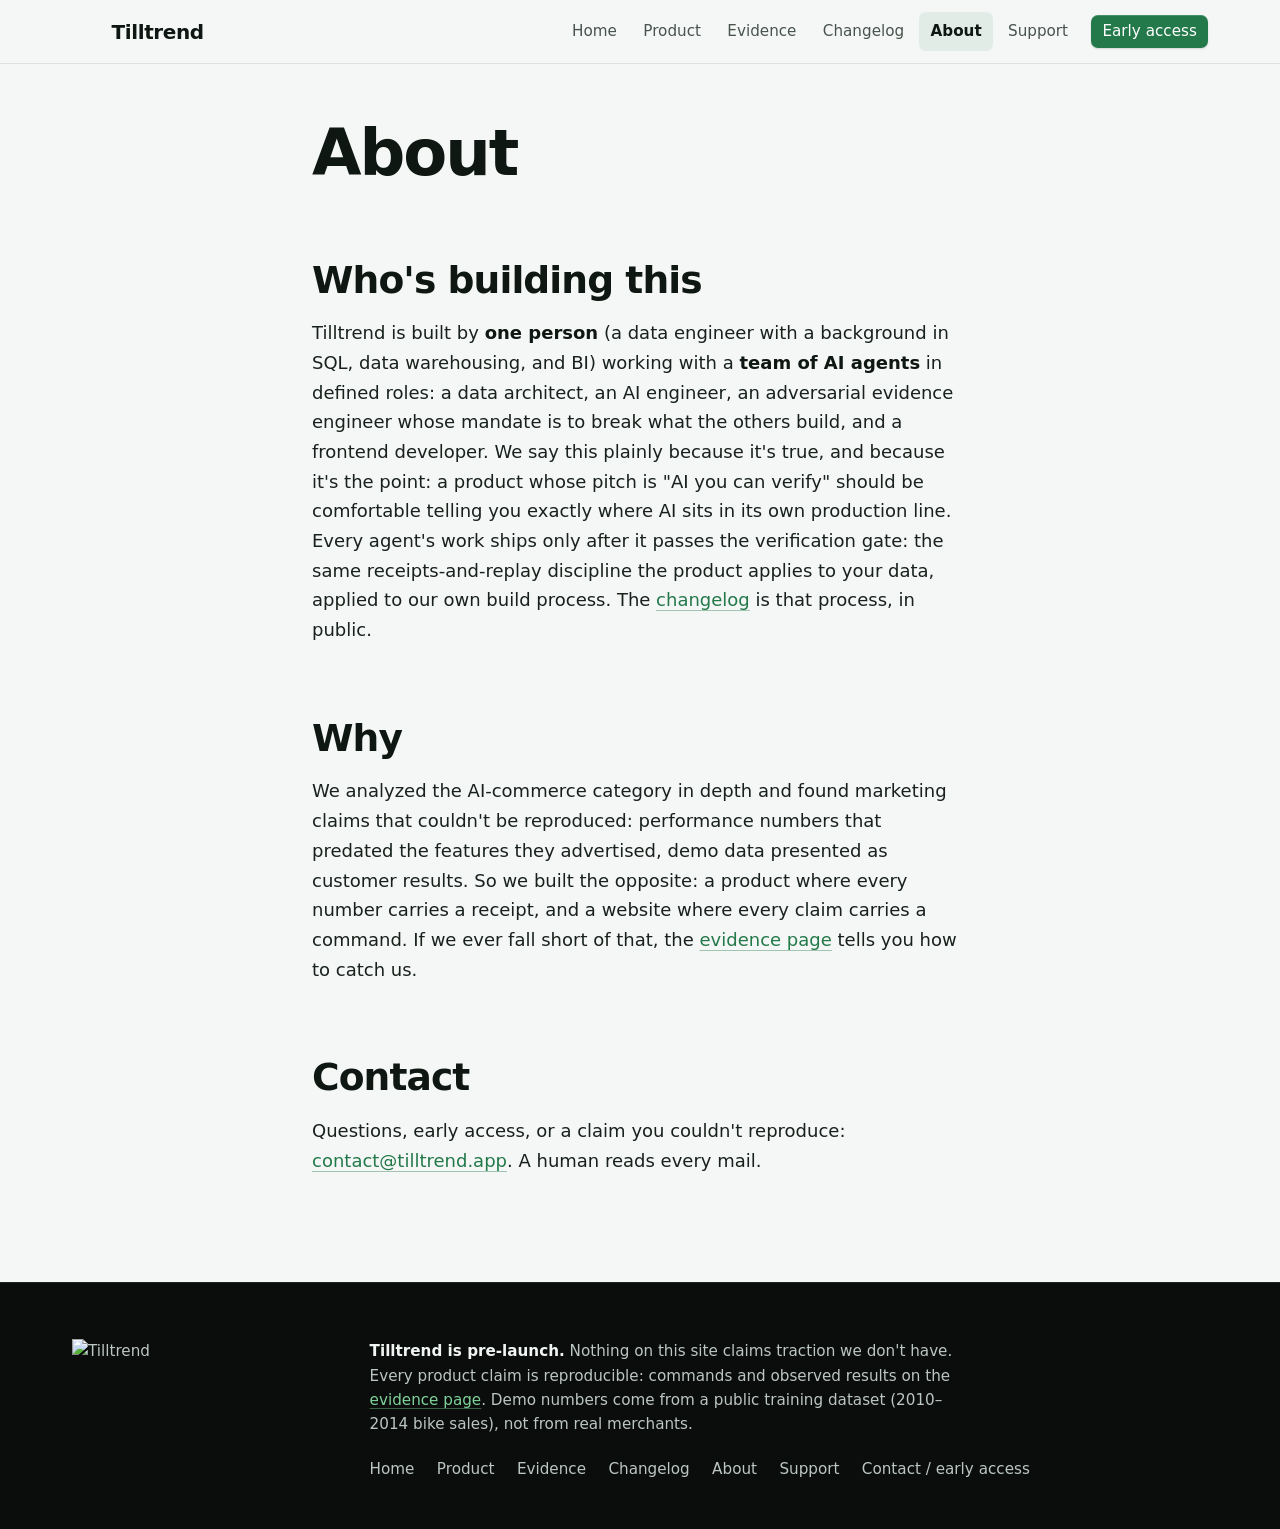
==== commit 94c80423: "Publish site (source: tilltrend@2877227 site: finish review fixes, Support in the header, and the de" ====
--- a/about.html
+++ b/about.html
@@ -31,6 +31,7 @@
     <a href="evidence.html">Evidence</a>
     <a href="changelog.html">Changelog</a>
     <a href="about.html" aria-current="page">About</a>
+    <a href="support.html">Support</a>
     <a class="cta" href="mailto:contact@tilltrend.app?subject=Tilltrend%20early%20access">Early access</a>
   </nav>
 </header>
--- a/style.css
+++ b/style.css
@@ -27,7 +27,10 @@
   font-display: swap;
 }
 
-:root {
+/* .report is the sample report's sheet, white in both themes, so it keeps the
+   light value of every token: the dark override below names :root alone. Without
+   it the dark theme drew the report's bold text near-white on that white sheet. */
+:root, .report {
   color-scheme: light dark;
 
   /* fixed: the brand and the always-dark bands */
@@ -268,8 +271,9 @@
 .toc .n { font-size: 0.8em; color: var(--ink-3); font-variant-numeric: tabular-nums; }
 
 @media (min-width: 1080px) {
-  main.doc { grid-template-columns: 13.5rem minmax(0, 44rem); justify-content: center; }
-  main.doc > .page-head { grid-column: 1 / -1; padding-left: calc(13.5rem + 4rem); max-width: none; }
+  /* title and rail hang from the logo's left edge, the column beside the rail */
+  main.doc { grid-template-columns: 13.5rem minmax(0, 44rem); justify-content: start; }
+  main.doc > .page-head { grid-column: 1 / -1; max-width: none; }
   main.doc > .page-head > * { max-width: 44rem; }
   .toc {
     position: sticky;
@@ -308,6 +312,10 @@
   backdrop-filter: blur(14px) saturate(140%);
   border-bottom: 1px solid var(--rule);
 }
+/* over the night band the light glass blurs to a muddy grey, so the homepage
+   bar is opaque while the scene is on. The blur stays, so the phone drawer keeps
+   the containing block it was tested with. */
+.cine-on header.site { background: var(--bg); }
 .brand {
   display: inline-flex;
   align-items: center;
@@ -397,7 +405,6 @@
   width: 0.5rem; height: 0.5rem;
   border-radius: 50%;
   background: var(--emerald);
-  box-shadow: 0 0 0 3px rgba(95, 184, 119, 0.22);
 }
 
 /* ---- callout: one quiet tinted panel, never a stripe ---- */
@@ -481,7 +488,7 @@
 }
 .claim-row dt:first-child { margin-top: 0; }
 .claim-row dd { margin: 0; max-width: var(--measure); }
-.claim-row dd pre { margin: 0 0 0.6rem; }
+.claim-row dd pre { margin: 0 0 0.6rem; white-space: pre-wrap; overflow-wrap: anywhere; }
 @media (min-width: 720px) {
   .claim-row dl { display: grid; grid-template-columns: 8.5rem minmax(0, 1fr); gap: 0.85rem 1.5rem; }
   .claim-row dt { margin: 0; padding-top: 0.2rem; }
@@ -501,7 +508,7 @@
 table { border-collapse: collapse; width: 100%; margin: 1.25rem 0 1.75rem; font-size: 0.97rem; }
 th, td { border: 0; border-bottom: 1px solid var(--rule); padding: 0.7rem 0.85rem 0.7rem 0; text-align: left; vertical-align: top; }
 th { font-family: var(--sans); font-weight: 650; font-size: 0.84rem; color: var(--ink-3); background: none; border-bottom-color: var(--rule-2); }
-td strong { white-space: nowrap; }
+td:first-child strong { white-space: nowrap; }
 tr:last-child td { border-bottom: 0; }
 
 /* ---- support / FAQ: zero-JS <details>, set as a list rather than a stack of cards ---- */
@@ -674,19 +681,17 @@
   .vs-real { border-left: 1px solid var(--rule); padding-left: clamp(2.5rem, 5vw, 5rem); }
 }
 
-/* the receipt slip: the real receipt's fields, printed on paper in both themes */
-.slip-wrap { filter: drop-shadow(0 10px 18px rgba(10, 20, 15, 0.16)); max-width: 30rem; }
+/* the receipt slip: the real receipt's fields on a flat paper panel in both themes */
+.slip-wrap { max-width: 30rem; }
 .slip {
-  --tooth: 9px;
   background: var(--paper);
   color: var(--paper-ink);
   font-family: var(--mono);
   font-size: 0.82rem;
   line-height: 1.55;
-  padding: 1.15rem 1.25rem calc(1.1rem + var(--tooth));
-  border-radius: 4px 4px 0 0;
-  -webkit-mask: conic-gradient(from -45deg at bottom, #0000, #000 1deg 89deg, #0000 90deg) 50% / calc(2 * var(--tooth)) 100%;
-  mask: conic-gradient(from -45deg at bottom, #0000, #000 1deg 89deg, #0000 90deg) 50% / calc(2 * var(--tooth)) 100%;
+  padding: 1.15rem 1.25rem 1.1rem;
+  border: 1px solid var(--paper-rule);
+  border-radius: 6px;
 }
 .slip code { background: none; border: 0; padding: 0; color: inherit; font-size: inherit; }
 .slip-head {
@@ -748,16 +753,13 @@
 .closer .cta { --btn: #5FB877; --btn-hover: #70c487; --btn-ink: #07120b; margin-top: 0.75rem; }
 .closer + footer.site { border-top-color: var(--night-rule); }
 
-/* ---- mobile ---- */
-@media (max-width: 760px) {
-  :root { --head-h: 3.6rem; }
-  body { font-size: 1.0625rem; }
-  main { padding-top: 2.25rem; padding-bottom: 4rem; }
-  h2 { margin-top: 3.25rem; }
-
+/* ---- hamburger nav: an off-canvas drawer, mirroring the app. Its own
+   breakpoint, wider than the phone layout below: with Support in it the bar
+   wraps to a second row at 820px and narrower (measured 2026-10-24), so
+   tablets in portrait get the drawer too ---- */
+@media (max-width: 900px) {
   header.site { flex-wrap: nowrap; gap: 0.4rem 0.75rem; padding-top: 0.45rem; padding-bottom: 0.45rem; }
 
-  /* --- hamburger nav: an off-canvas drawer, mirroring the app --- */
   body:has(#nav-toggle:checked) { overflow: hidden; }   /* lock scroll while open */
   /* cine.js mirrors the checkbox into body.nav-open for engines without
      :has() (Firefox <121, Safari <15.4, older WebViews). SEPARATE rules on
@@ -814,7 +816,14 @@
      2026-07-18). */
   body:has(#nav-toggle:checked) .cine-stage { z-index: 40; }
   body.nav-open .cine-stage { z-index: 40; }   /* JS-mirrored :has() fallback */
-
+}
+
+/* ---- mobile ---- */
+@media (max-width: 760px) {
+  :root { --head-h: 3.6rem; }
+  body { font-size: 1.0625rem; }
+  main { padding-top: 2.25rem; padding-bottom: 4rem; }
+  h2 { margin-top: 3.25rem; }
   .cta.big { font-size: 1rem; padding: 0.75rem 1.2rem; }
   .home-hero h1 { max-width: none; }
   th, td { padding: 0.55rem 0.6rem 0.55rem 0; overflow-wrap: anywhere; }
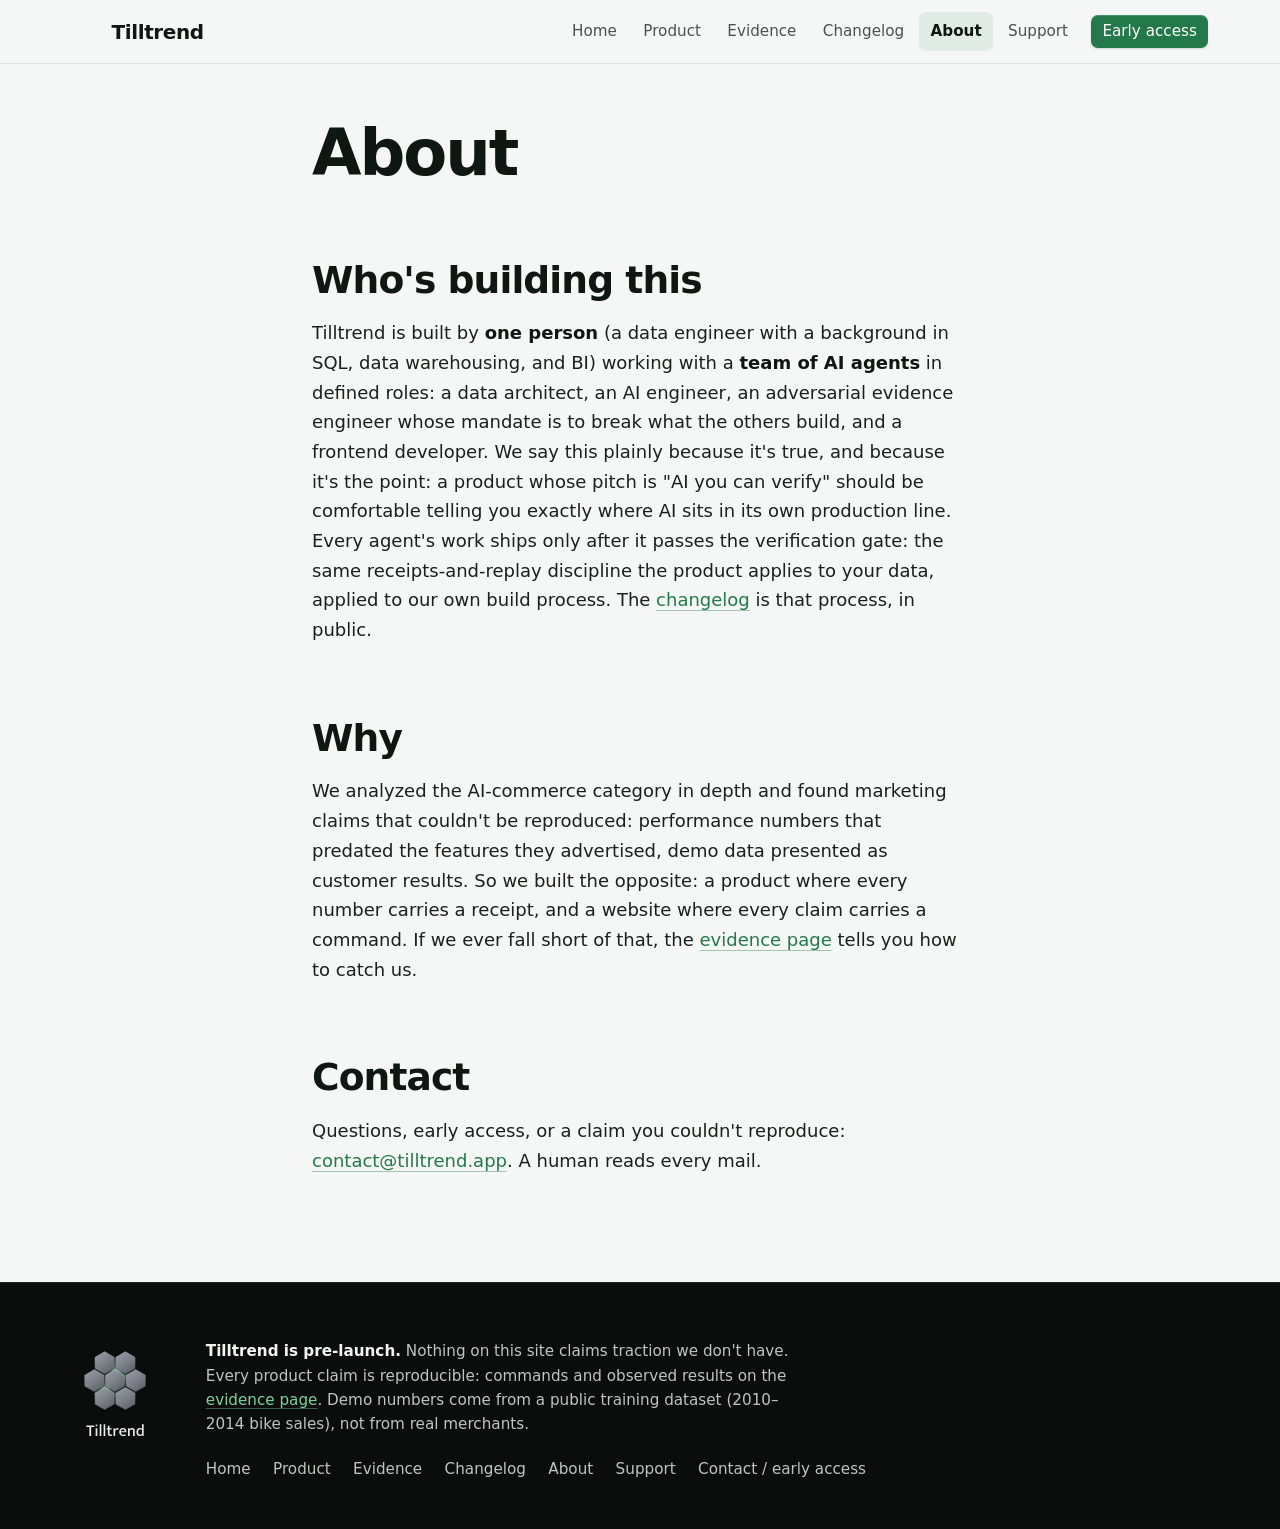
==== commit 7d150037: "Publish site (source: tilltrend@aaf82cb changelog: the footer lockup and the favicon on dark grounds" ====
--- a/about.html
+++ b/about.html
@@ -15,7 +15,7 @@
 <meta property="og:image:height" content="900">
 <meta property="og:image:alt" content="Tilltrend: every number comes with a receipt.">
 <meta name="twitter:card" content="summary_large_image">
-<link rel="icon" type="image/svg+xml" href="tilltrend-icon.svg">
+<link rel="icon" type="image/svg+xml" href="tilltrend-favicon.svg">
 <link rel="stylesheet" href="style.css">
 </head>
 <body>
@@ -73,7 +73,7 @@
 </main>
 
 <footer class="site">
-  <img class="footer-logo" src="tilltrend-lockup-dark-white.svg" alt="Tilltrend" width="180" height="75">
+  <img class="footer-logo" src="tilltrend-lockup-dark-steel.svg" alt="Tilltrend" width="180" height="75">
   <p><strong>Tilltrend is pre-launch.</strong> Nothing on this site claims traction
   we don't have. Every product claim is reproducible: commands and observed
   results on the <a href="evidence.html">evidence page</a>. Demo numbers come from
--- a/style.css
+++ b/style.css
@@ -337,6 +337,13 @@
   width: 30px; height: 30px;
   background: url("tilltrend-icon.svg") center / contain no-repeat;
 }
+/* the graphite faces sat at 1.24:1 on the dark bar (2026-10-27), so the dark
+   theme swaps in the same drawing with lighter faces. Image only: the box,
+   position and contain above still apply, and both files share the viewBox and
+   polygons cine.js docks onto (test_motion_sync pins them). */
+@media (prefers-color-scheme: dark) {
+  .brand::before { background-image: url("tilltrend-icon-dark.svg"); }
+}
 .brand .logo { display: none; }
 .brand .wordmark {
   position: static; width: auto; height: auto;
@@ -358,8 +365,12 @@
 
 /* mobile nav (hamburger): zero-JS CSS checkbox, mirrors the app (D-037). Hidden
    on desktop; the media query below turns it on. The checkbox stays
-   off-screen but focusable; the burger + scrim are <label>s that toggle it. */
-.nav-cb { position: absolute; width: 1px; height: 1px; margin: -1px; padding: 0;
+   off-screen but focusable; the burger + scrim are <label>s that toggle it.
+   A label tap focuses it, and a focused element inside html's scroll-padding
+   band counts as hidden under the header, so the page scrolled 430px to
+   reveal it on every tap. top: 50vh keeps it mid-viewport, out of that band
+   whatever its height (2026-10-25). */
+.nav-cb { position: absolute; top: 50vh; width: 1px; height: 1px; margin: -1px; padding: 0;
   overflow: hidden; clip: rect(0 0 0 0); border: 0; }
 .nav-burger, .nav-scrim { display: none; }
 
@@ -760,12 +771,18 @@
 @media (max-width: 900px) {
   header.site { flex-wrap: nowrap; gap: 0.4rem 0.75rem; padding-top: 0.45rem; padding-bottom: 0.45rem; }
 
-  body:has(#nav-toggle:checked) { overflow: hidden; }   /* lock scroll while open */
-  /* cine.js mirrors the checkbox into body.nav-open for engines without
+  /* lock scroll while open, on the ROOT, never on body: html is not
+     overflow:visible (overflow-x: clip above), so body's overflow does not
+     propagate to the viewport, and overflow:hidden made body a scroll
+     container of its own. The sticky header, drawer inside it, then pinned to
+     body's unscrolled top: a tap below the fold opened the menu at the top of
+     the page, off screen (founder-reported 2026-10-25). */
+  html:has(#nav-toggle:checked) { overflow: hidden; }
+  /* cine.js mirrors the checkbox into html.nav-open for engines without
      :has() (Firefox <121, Safari <15.4, older WebViews). SEPARATE rules on
      purpose: one unsupported selector in a list drops the whole rule in
      exactly those engines. */
-  body.nav-open { overflow: hidden; }
+  html.nav-open { overflow: hidden; }
   .nav-burger {
     display: inline-flex; align-items: center; justify-content: center;
     flex: none; margin-left: auto; width: 44px; height: 44px;
@@ -802,6 +819,11 @@
 
   .nav-scrim {
     display: block; position: fixed; inset: 0; z-index: 50;
+    /* the bar's backdrop-filter makes the BAR the containing block, so inset: 0
+       alone sized the scrim to the 58px bar and a tap beside the drawer landed
+       on the page instead of closing it. Viewport height, like the drawer's
+       (2026-10-25). */
+    height: 100vh; height: 100dvh;
     background: rgba(0, 0, 0, 0.45);
     opacity: 0; visibility: hidden; transition: opacity 0.24s ease;
   }
@@ -815,7 +837,7 @@
      other page; on close it pops back for the dock beat (founder-reported
      2026-07-18). */
   body:has(#nav-toggle:checked) .cine-stage { z-index: 40; }
-  body.nav-open .cine-stage { z-index: 40; }   /* JS-mirrored :has() fallback */
+  html.nav-open .cine-stage { z-index: 40; }   /* JS-mirrored :has() fallback */
 }
 
 /* ---- mobile ---- */
@@ -891,6 +913,38 @@
   text-transform: uppercase; color: #8e9993;
 }
 .cine-hint::after { content: "Scroll"; }
+/* the page rises over the band's tail while the mark docks, instead of one
+   empty night screen after it: main overlaps the last 42% of the scrub span,
+   (track - 100svh) * 0.42, so its top reaches the fold as the dock starts
+   (p 0.58, cine.js). Gated on .cine-live, which cine.js adds once it drives
+   the scene, so a static fallback lockup is never overlapped. Positioned main
+   paints above the band (both z auto, main later in the DOM) and stays under
+   the header (50) and the stage (55); the docking mark clears its edge. */
+.cine-live .cine { margin-bottom: calc((100svh - 200vh) * 0.42); }
+.cine-live main.home { position: relative; background: var(--bg); }
+/* every portrait screen above 640px, and every screen 1920px wide or more,
+   takes the phones' 15% on the desktop track. In portrait the scrub span is a whole screen height and the H1 sits a few
+   hundred pixels under main's top, so at 42% it was whole by p 0.65 to 0.76
+   with the mark 4% to 66% home. At 15% the edge reaches the fold at p 0.85,
+   the mark 98% home, and the H1 is whole by about the scrub's end (live
+   scrub: 0.969 to 0.999 on eight tablets, 0.989 on the 12.9-inch iPad, 0.919
+   to 0.989 on five taller screens up to 2160x3840, and just after the end on
+   a square window, which CSS counts as portrait). The founder, 2026-10-25,
+   in three steps: 641px to 900px ("shrink the hero overlap so the headline
+   holds until the mark lands"), then the 12.9-inch iPad, then "Remove the
+   upper width limit so every portrait screen above 640px takes the 15%
+   share". Screens 1920px wide and up take it in landscape too (founder,
+   the same day: "Apply the 15% hero hold to big landscape monitors too
+   (2560x1440 and 1920x1080)"): at 42% their H1 was whole at p 0.69 to
+   0.83 with the mark 16% to 96% home; at 15% it is whole about as the mark
+   lands, 18 to 90px of scroll after the end on seven monitors from 1920x960
+   to 3440x1440, at p 0.959 on 3840x2160. Narrower landscape keeps 42%,
+   whole at p 0.81 to 0.99 on the phones, iPads and desktops measured; the
+   cut is a hard line, so a window just under it (1919x1080) still reads
+   p 0.799 with the mark 87% home. */
+@media (min-width: 641px) and (orientation: portrait), (min-width: 1920px) {
+  .cine-live .cine { margin-bottom: calc((100svh - 200vh) * 0.15); }
+}
 @media (max-width: 640px) {
   /* LONGER track than desktop, not shorter: a thumb-fling covers several
      viewports where a wheel tick covers ~200px, so per-gesture progress must
@@ -899,6 +953,13 @@
      pairing when both were shortened in the 2026-10-24 redesign). cine.js
      also eases harder on touch. */
   .cine-on .cine { height: 320vh; }
+  /* phones overlap only the last 15%: the H1 sits 214px under main's top at
+     every phone width measured, so at 42% it was whole by p 0.70 while the
+     mark was still flying. At 15% the edge reaches the fold at p 0.85, the
+     mark 98% home, and the H1 is whole by the scrub's end, p 0.955 to 1.002
+     on seven phones (founder, 2026-10-25: "so the content holds until the
+     mark lands"). */
+  .cine-live .cine { margin-bottom: calc((100svh - 320vh) * 0.15); }
   .cine-hint::after { content: "Swipe"; }   /* phones swipe, they don't scroll */
   .cine-stage { padding: 0 1.1rem; }
   .cine-lockup { flex-direction: column; gap: 5svh; }
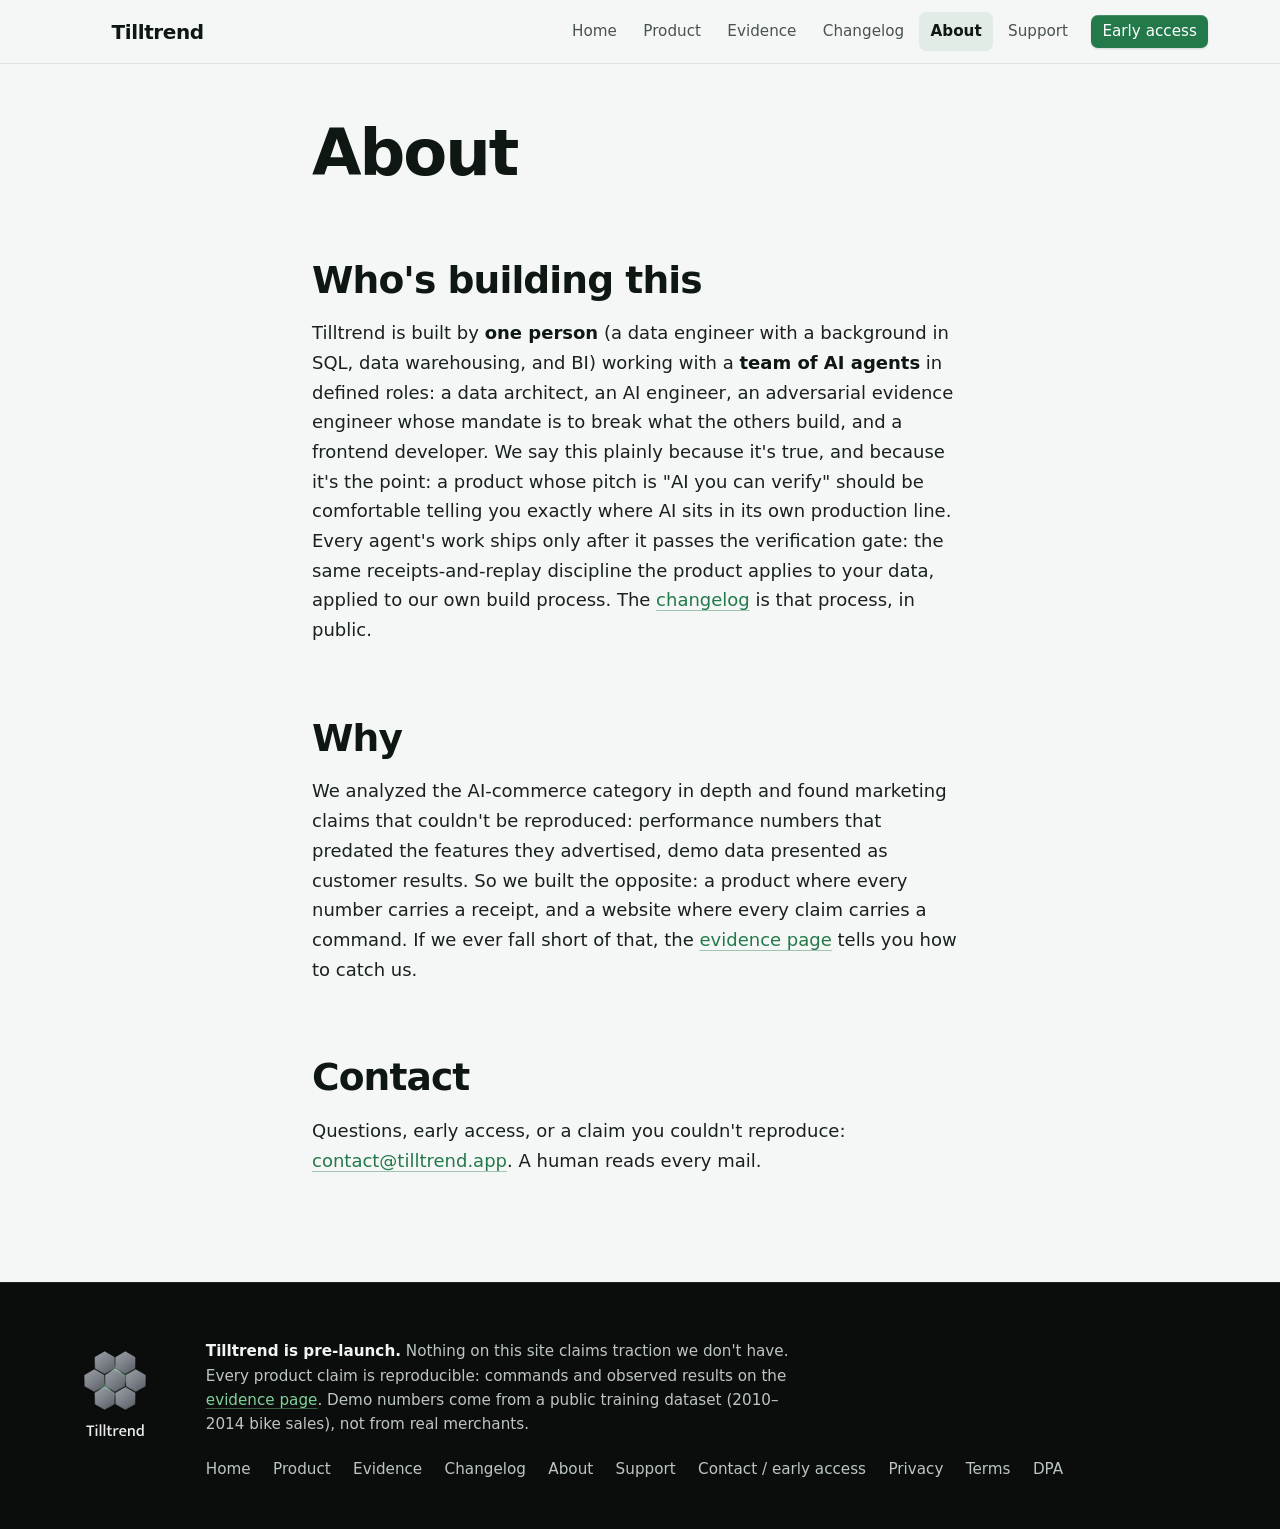
==== commit be1a5851: "Publish site (source: tilltrend@66c8d84 site: the privacy policy, terms and DPA go public, because t" ====
--- a/about.html
+++ b/about.html
@@ -86,6 +86,9 @@
     <a href="about.html">About</a>
     <a href="support.html">Support</a>
     <a href="mailto:contact@tilltrend.app?subject=Tilltrend%20early%20access">Contact / early access</a>
+    <a href="privacy.html">Privacy</a>
+    <a href="terms.html">Terms</a>
+    <a href="dpa.html">DPA</a>
   </nav>
 </footer>
 
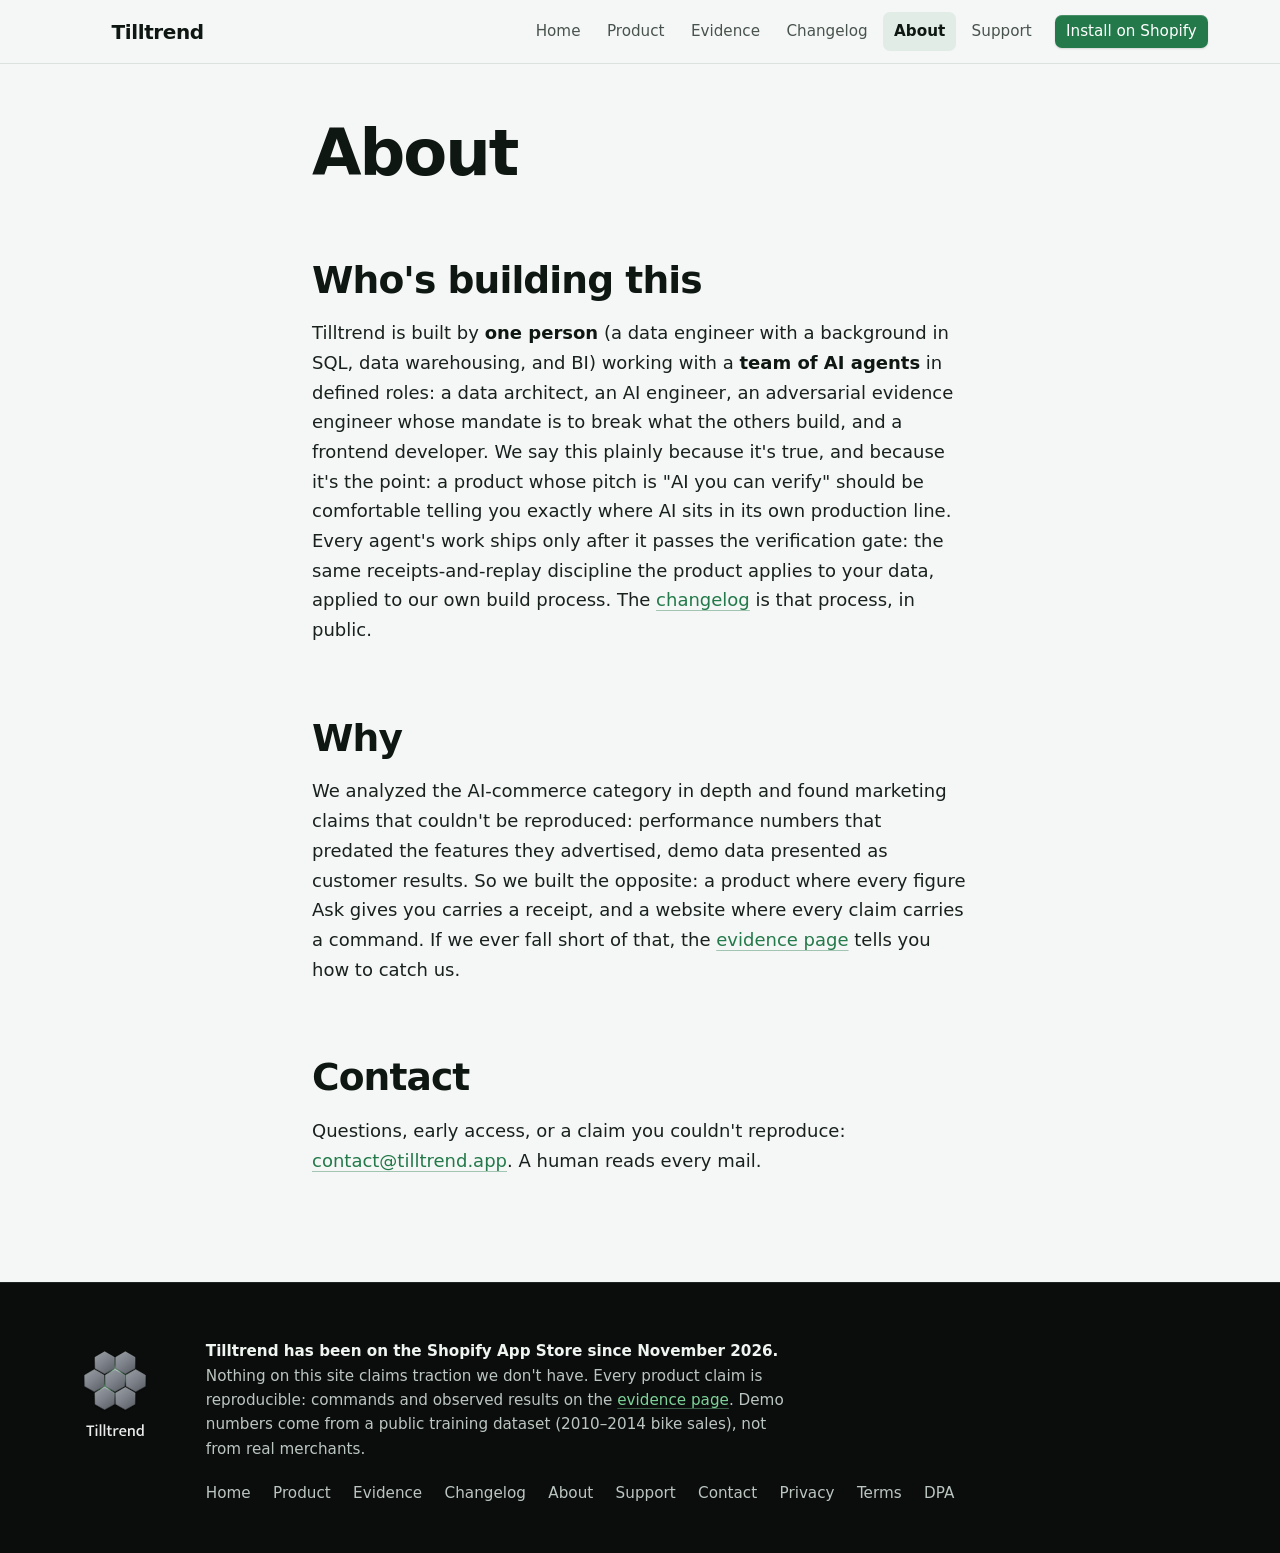
==== commit 2ab40e32: "Publish site (source: tilltrend@30ab67b site: approval-day step 7, so the public site's sample answe" ====
--- a/about.html
+++ b/about.html
@@ -13,7 +13,7 @@
 <meta property="og:image" content="https://tilltrend.app/og-image.png">
 <meta property="og:image:width" content="1600">
 <meta property="og:image:height" content="900">
-<meta property="og:image:alt" content="Tilltrend: every number comes with a receipt.">
+<meta property="og:image:alt" content="Tilltrend: every answer shows its work.">
 <meta name="twitter:card" content="summary_large_image">
 <link rel="icon" type="image/svg+xml" href="tilltrend-favicon.svg">
 <link rel="stylesheet" href="style.css">
@@ -32,7 +32,7 @@
     <a href="changelog.html">Changelog</a>
     <a href="about.html" aria-current="page">About</a>
     <a href="support.html">Support</a>
-    <a class="cta" href="mailto:contact@tilltrend.app?subject=Tilltrend%20early%20access">Early access</a>
+    <a class="cta" href="https://apps.shopify.com/tilltrend">Install on Shopify</a>
   </nav>
 </header>
 
@@ -59,8 +59,8 @@
 <p>We analyzed the AI-commerce category in depth and found marketing claims that
 couldn't be reproduced: performance numbers that predated the features they
 advertised, demo data presented as customer results. So we built the opposite:
-a product where every number carries a receipt, and a website where every claim
-carries a command. If we ever fall short of that, the
+a product where every figure Ask gives you carries a receipt, and a website
+where every claim carries a command. If we ever fall short of that, the
 <a href="evidence.html">evidence page</a> tells you how to catch us.</p>
 
 <h2>Contact</h2>
@@ -74,7 +74,7 @@
 
 <footer class="site">
   <img class="footer-logo" src="tilltrend-lockup-dark-steel.svg" alt="Tilltrend" width="180" height="75">
-  <p><strong>Tilltrend is pre-launch.</strong> Nothing on this site claims traction
+  <p><strong>Tilltrend has been on the Shopify App Store since November 2026.</strong> Nothing on this site claims traction
   we don't have. Every product claim is reproducible: commands and observed
   results on the <a href="evidence.html">evidence page</a>. Demo numbers come from
   a public training dataset (2010&ndash;2014 bike sales), not from real merchants.</p>
@@ -85,7 +85,7 @@
     <a href="changelog.html">Changelog</a>
     <a href="about.html">About</a>
     <a href="support.html">Support</a>
-    <a href="mailto:contact@tilltrend.app?subject=Tilltrend%20early%20access">Contact / early access</a>
+    <a href="mailto:contact@tilltrend.app?subject=Tilltrend">Contact</a>
     <a href="privacy.html">Privacy</a>
     <a href="terms.html">Terms</a>
     <a href="dpa.html">DPA</a>
--- a/style.css
+++ b/style.css
@@ -595,6 +595,9 @@
   font-variant-numeric: tabular-nums;
   white-space: nowrap;
 }
+/* A browser may end a line after a hyphen, so a date is held on one line (T-4).
+   app/server/display.py writes this element, as it does for the app's pages. */
+.date-whole { white-space: nowrap; }
 .entry-title { font-weight: 620; color: var(--head); line-height: 1.45; }
 .entry > summary:hover .entry-title { color: var(--accent); }
 .entry-body {
@@ -633,8 +636,8 @@
 }
 footer.site p { margin: 0; max-width: 62ch; }
 footer.site strong { color: var(--night-head); }
-footer.site a { color: var(--night-accent); }
-footer.site a:hover { color: #fff; }
+footer.site a, .closer p a { color: var(--night-accent); }
+footer.site a:hover, .closer p a:hover { color: #fff; }
 .footer-logo { height: 6.5rem; width: auto; display: block; }
 footer.site nav { display: flex; flex-wrap: wrap; gap: 0.35rem 1.4rem; }
 footer.site nav a { text-decoration: none; color: var(--night-ink); }
@@ -825,9 +828,15 @@
        (2026-10-25). */
     height: 100vh; height: 100dvh;
     background: rgba(0, 0, 0, 0.45);
-    opacity: 0; visibility: hidden; transition: opacity 0.24s ease;
+    /* visibility flips AFTER the fade, as on the drawer: transitioning opacity alone
+       let it flip as the close began, so the dim layer vanished at once (T-22). It
+       takes no taps while it fades: it is a label for the checkbox, so a second tap
+       during the fade reopened the drawer, in Chrome and Firefox. */
+    opacity: 0; visibility: hidden; pointer-events: none;
+    transition: opacity 0.24s ease, visibility 0s 0.24s;
   }
-  .nav-cb:checked ~ .nav-scrim { opacity: 1; visibility: visible; }
+  .nav-cb:checked ~ .nav-scrim { opacity: 1; visibility: visible; pointer-events: auto;
+    transition: opacity 0.24s ease; }
 
   /* Open menu wins over the hero scene (homepage): the drawer lives inside the
      header's stacking context (z 50), which the scrub stage (z 55) normally
@@ -856,7 +865,9 @@
 }
 
 @media (prefers-reduced-motion: reduce) {
-  *, *::before, *::after { transition-duration: 0.01ms !important; }
+  /* the delay too: the drawer and backdrop wait 0.24s to hide, and with no fade to
+     wait for the backdrop would sit unseen over the page catching taps (T-22) */
+  *, *::before, *::after { transition-duration: 0.01ms !important; transition-delay: 0s !important; }
 }
 
 /* ---- cinematic hero (homepage): the firefly lockup scene (cine.js) ----
